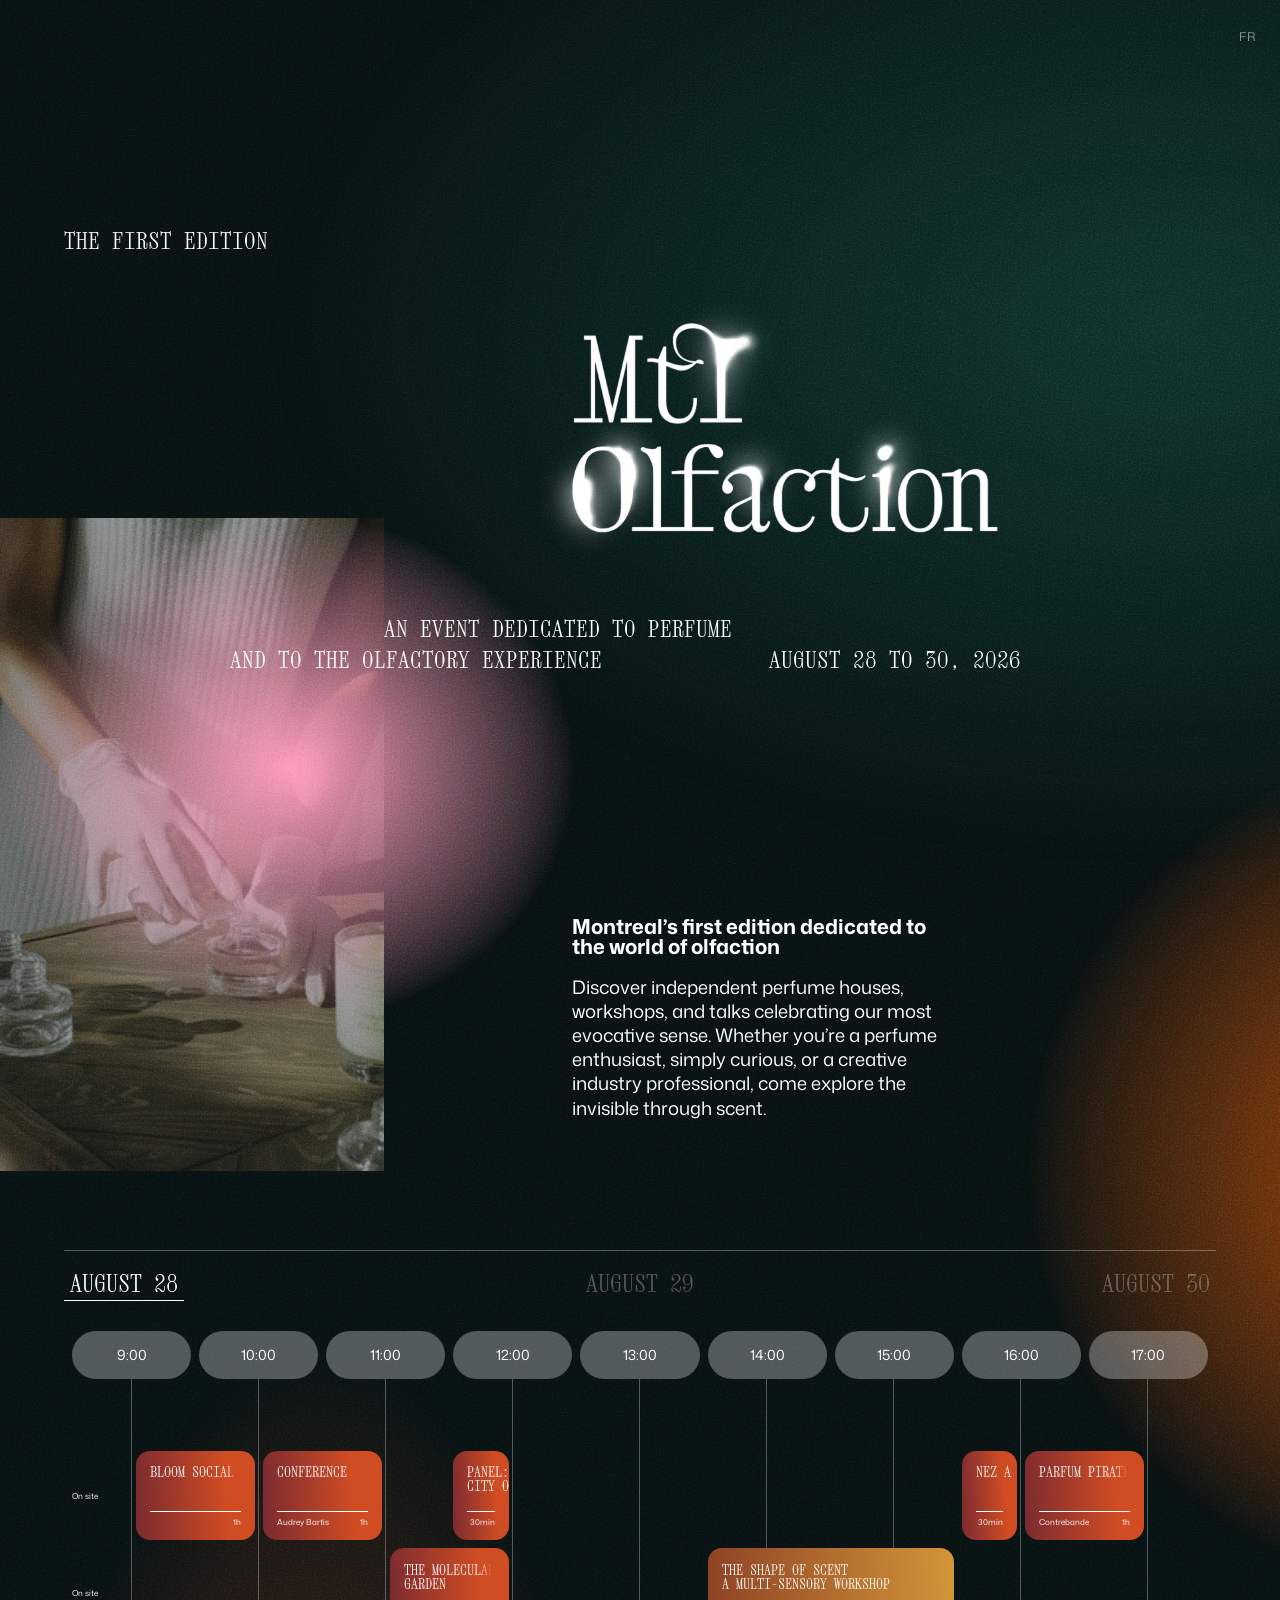
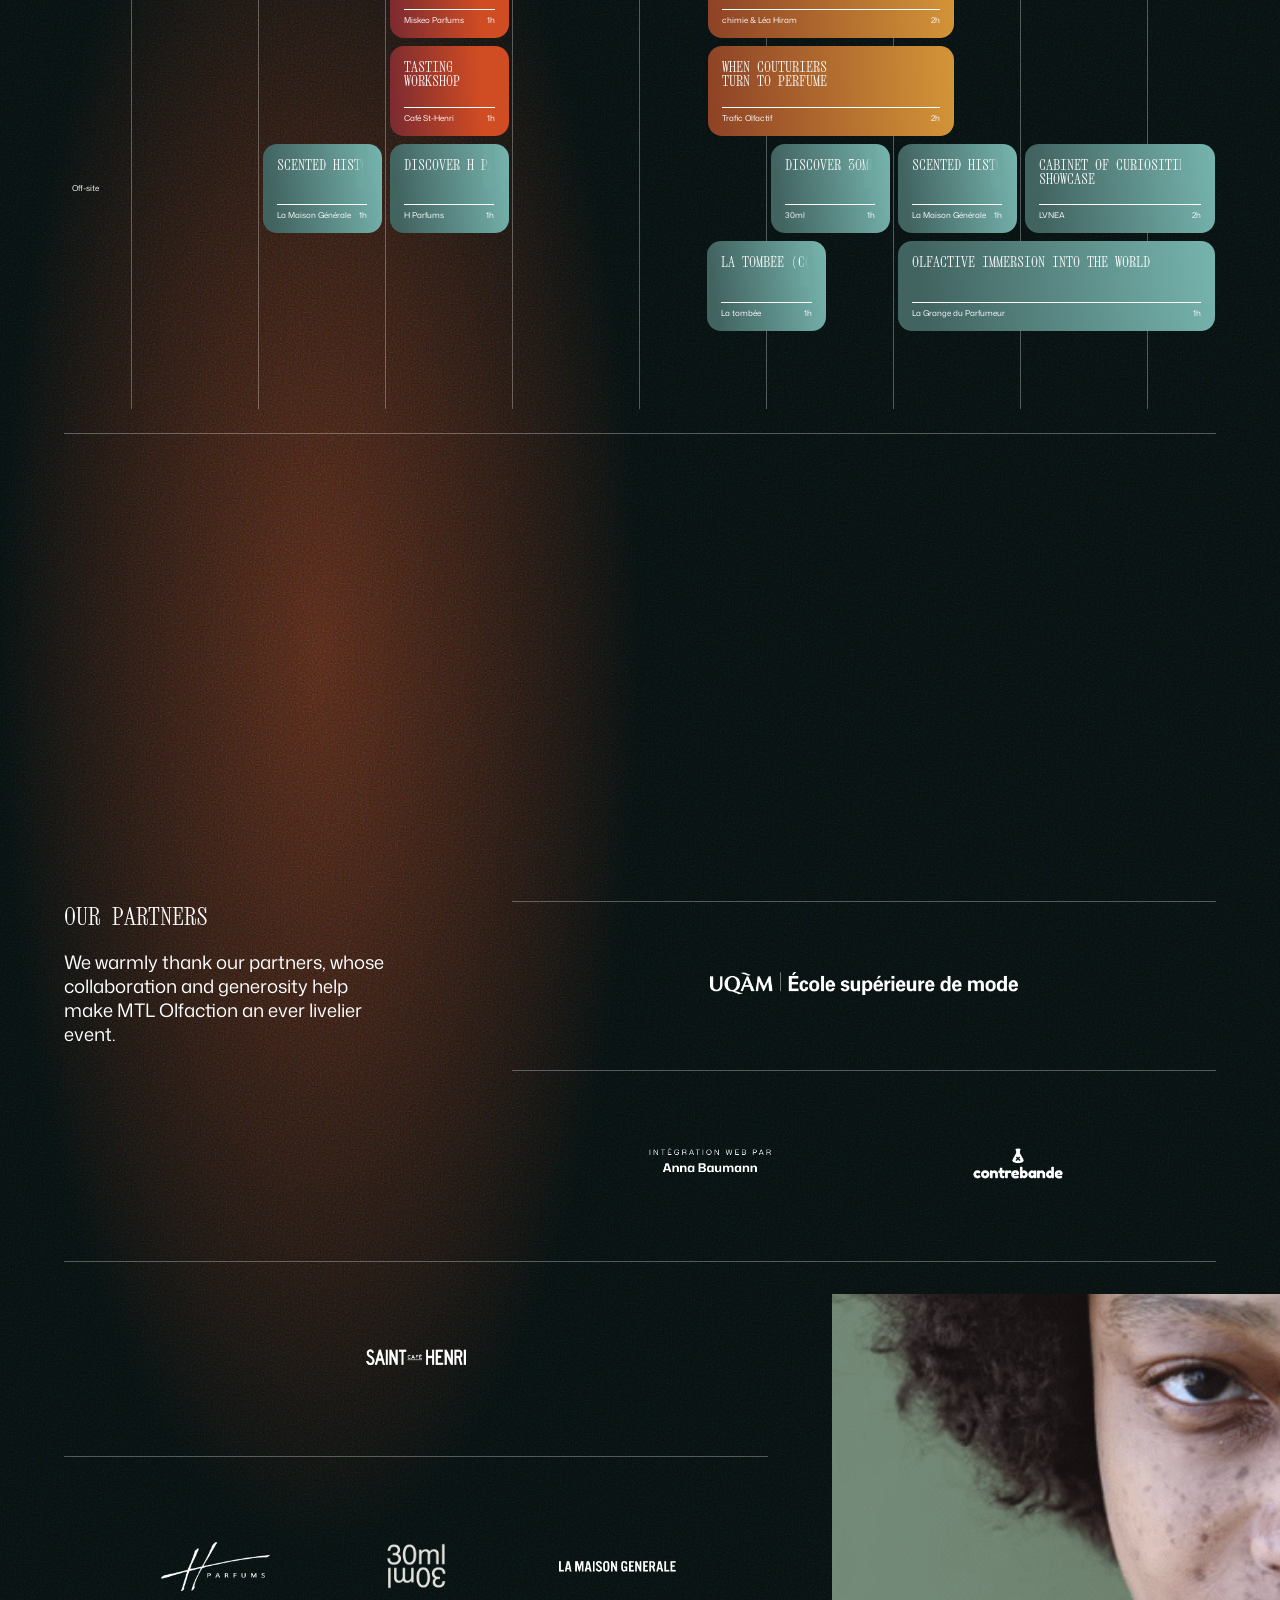
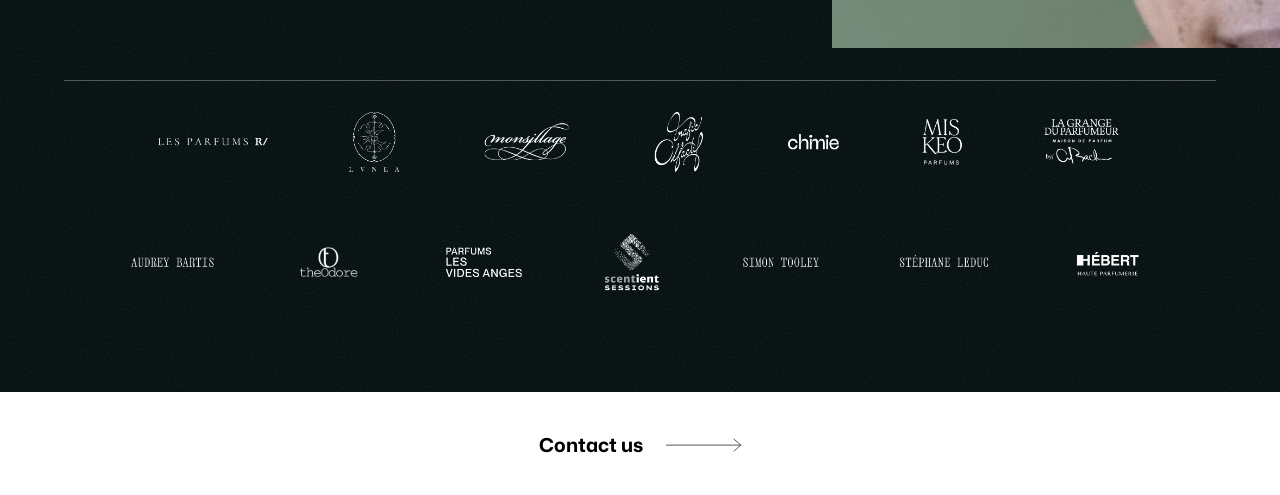
==== en/index.html @ 96057c48 "atelier" ====
<!DOCTYPE html>
<html lang="en">
<head>
    <meta charset="UTF-8">
    <meta name="viewport" content="width=device-width, initial-scale=1.0">
    <title>Montreal Olfaction — An event dedicated to perfume and the olfactory experience, August 28–30, 2026</title>
    <link rel="icon" type="image/x-icon" href="../assets/img/favicon.ico">
    <meta property="og:image" content="assets/img/share.png">
    <meta property="og:image:width" content="1200">
    <meta property="og:image:height" content="630">
    <link rel="preconnect" href="https://fonts.googleapis.com">
    <link rel="preconnect" href="https://fonts.gstatic.com" crossorigin>
    <link href="https://fonts.googleapis.com/css2?family=Mona+Sans:ital,wght@0,200..900;1,200..900&family=Xanh+Mono:ital@0;1&display=swap" rel="stylesheet">
    <link rel="stylesheet" href="../assets/style/base.css">
    <link rel="stylesheet" href="../assets/style/background.css">
    <link rel="stylesheet" href="../assets/style/splash.css">
    <link rel="stylesheet" href="../assets/style/presentation.css">
    <link rel="stylesheet" href="../assets/style/calendar.css">
    <link rel="stylesheet" href="../assets/style/sponsors.css">
    <link rel="stylesheet" href="../assets/style/contact.css">
</head>
<body>
    <nav class="lang-switcher">
        <a class="lang-switcher__link" href="../index.html">FR</a>
    </nav>
    <div class="background">
        <svg class="background__noise" xmlns='http://www.w3.org/2000/svg'>
            <filter id='noiseFilter'>
                <feTurbulence
                id="noise"
                type='fractalNoise'
                seed='1'
                baseFrequency='0.65'
                numOctaves='1'
                stitchTiles='stitch' />
            </filter>

            <rect width='100%' height='100%' filter='url(#noiseFilter)'>
            </rect>
        </svg>
        <div class="background__circle-green"></div>
        <div class="background__circle-big-orange"></div>
        <div class="background__circle-pink"></div>
        <div class="background__circle-brown"></div>

        <section class="splash">
            <div class="splash__intro">The first edition</div>
            <h1 class="splash__title visually-hidden">Mtl Olfaction</h1>
            <img class="splash__logo" src="../assets/img/mtlolfaction-logo.png" alt="">
            <div class="splash__subtext splash__subtext--1">An event dedicated to perfume</div>
            <div class="splash__subtexts">
                <div class="splash__subtext splash__subtext--2">AND to the olfactory experience</div>
                <div class="splash__subtext splash__subtext--date">August 28 to 30, 2026</div>
            </div>
        </section>
        <section class="presentation">
            <div class="presentation__img">
                <img src="../assets/img/presentation.gif" alt="">
            </div>
            <div class="presentation__content">
                <h2 class="presentation__title">Montreal’s first edition dedicated to the world of olfaction</h2>
                <div class="presentation__text">
                    Discover independent perfume houses, workshops,
                    and talks celebrating our most evocative sense.
                    Whether you’re a perfume enthusiast, simply curious, or a
                    creative industry professional, come explore the invisible
                    through scent.
                </div>
            </div>
        </section>
        <section class="calendar ">
            <header class="calendar__header">
                <button data-day="28" class="calendar__day js-calendar-button current">August 28</button>
                <button data-day="29" class="calendar__day js-calendar-button">August 29</button>
                <button data-day="30" class="calendar__day js-calendar-button">August 30</button>
            </header>
            <div class="calendar__container">
                <div id="day28" class="calendar__the-day js-calendar-day ">
                    <div class="calendar__hours grid">
                        <div class="calendar__hour">9:00</div>
                        <div class="calendar__hour">10:00</div>
                        <div class="calendar__hour">11:00</div>
                        <div class="calendar__hour">12:00</div>
                        <div class="calendar__hour">13:00</div>
                        <div class="calendar__hour">14:00</div>
                        <div class="calendar__hour">15:00</div>
                        <div class="calendar__hour">16:00</div>
                        <div class="calendar__hour">17:00</div>
                    </div>
                    <div class="calendar__timetable ">
                        <div class="calendar__lines grid">
                            <div class="calendar__line"></div>
                            <div class="calendar__line"></div>
                            <div class="calendar__line"></div>
                            <div class="calendar__line"></div>
                            <div class="calendar__line"></div>
                            <div class="calendar__line"></div>
                            <div class="calendar__line"></div>
                            <div class="calendar__line"></div>
                            <div class="calendar__line"></div>
                        </div>
                        <a href="https://www.eventbrite.com/e/mtl-olfaction-soiree-douverture-event-opening-tickets-1993885014753?aff=oddtdtcreator" target="_blank" class="calendar__event event event--d event--soiree calendar__event--start-17 calendar__duration--0_5">
                            <div class="event__title">
                                Opening night
                            </div>
                        </a>
                    </div>
                </div>
                <div id="day29" class="calendar__the-day js-calendar-day current">
                    <div class="calendar__hours grid">
                        <div class="calendar__hour">9:00</div>
                        <div class="calendar__hour">10:00</div>
                        <div class="calendar__hour">11:00</div>
                        <div class="calendar__hour">12:00</div>
                        <div class="calendar__hour">13:00</div>
                        <div class="calendar__hour">14:00</div>
                        <div class="calendar__hour">15:00</div>
                        <div class="calendar__hour">16:00</div>
                        <div class="calendar__hour">17:00</div>
                    </div>
                    <div class="calendar__timetable ">
                        <div class="calendar__lines grid">
                            <div class="calendar__line"></div>
                            <div class="calendar__line"></div>
                            <div class="calendar__line"></div>
                            <div class="calendar__line"></div>
                            <div class="calendar__line"></div>
                            <div class="calendar__line"></div>
                            <div class="calendar__line"></div>
                            <div class="calendar__line"></div>
                            <div class="calendar__line"></div>
                        </div>
                        <div class="calendar__timetable-row grid">
                            <div class="calendar__place">On site</div>
                            <a href="https://www.eventbrite.ca/e/1993885315653?aff=oddtdtcreator" target="_blank" class="calendar__event event event--a calendar__event--start-9 calendar__duration--1">
                                <div class="event__title">
                                    Bloom social
                                </div>
                                <div class="event__footer">
                                    <div class="event__organizer"></div>
                                    <div class="event__duration">1h</div>
                                </div>
                            </a>
                            <a href="https://www.eventbrite.ca/e/1993886599493?aff=oddtdtcreator" target="_blank" class="calendar__event event event--a calendar__event--start-10 calendar__duration--1">
                                <div class="event__title">
                                    Conference
                                </div>
                                <div class="event__footer">
                                    <div class="event__organizer">Audrey Bartis</div>
                                    <div class="event__duration">1h</div>
                                </div>
                            </a>
                            <a href="https://www.eventbrite.ca/e/1993887961567?aff=oddtdtcreator" target="_blank" class="calendar__event event event--a calendar__event--start-11_5 calendar__duration--0_5">
                                <div class="event__title">
                                    Panel: Montreal,<br> city of scent
                                </div>
                                <div class="event__footer">
                                    <div class="event__organizer"></div>
                                    <div class="event__duration">30min</div>
                                </div>
                            </a>
                            <a href="https://www.eventbrite.com/e/nez-a-nez-tickets-1993884727895?aff=oddtdtcreator" target="_blank" class="calendar__event event event--a calendar__event--start-15_5 calendar__duration--0_5">
                                <div class="event__title">
                                    Nez à Nez
                                </div>
                                <div class="event__footer">
                                    <div class="event__organizer"></div>
                                    <div class="event__duration">30min</div>
                                </div>
                            </a>
                            <a href="https://www.eventbrite.ca/e/1993890109993?aff=oddtdtcreator" target="_blank" class="calendar__event event event--a calendar__event--start-16 calendar__duration--1">
                                <div class="event__title">
                                    Parfum pirate
                                </div>
                                <div class="event__footer">
                                    <div class="event__organizer">Contrebande</div>
                                    <div class="event__duration">1h</div>
                                </div>
                            </a>
                        </div>
                        <div class="calendar__timetable-row grid">
                            <div class="calendar__place">On site</div>
                            <a href="https://www.eventbrite.ca/e/1993889099972?aff=oddtdtcreator" target="_blank" class="calendar__event event event--a calendar__event--start-11 calendar__duration--1">
                                <div class="event__title">
                                    The molecular <br> garden
                                </div>
                                <div class="event__footer">
                                    <div class="event__organizer">Miskeo Parfums</div>
                                    <div class="event__duration">1h</div>
                                </div>
                            </a>
                            <a href="https://chimiescent.com/events-perfumers/mtl-olfaction" target="_blank" class="calendar__event event event--b calendar__event--start-13_5 calendar__duration--2">
                                <div class="event__title">
                                    The shape of scent <br> A multi-sensory workshop
                                </div>
                                <div class="event__footer">
                                    <div class="event__organizer">chimie & Léa Hiram</div>
                                    <div class="event__duration">2h</div>
                                </div>
                            </a>
                            <a href="https://www.eventbrite.ca/e/1993883268530?aff=oddtdtcreator" target="_blank" class="calendar__event event event--a calendar__event--start-11 calendar__duration--1">
                                <div class="event__title">
                                    Tasting <br> workshop
                                </div>
                                <div class="event__footer">
                                    <div class="event__organizer">Café St-Henri</div>
                                    <div class="event__duration">1h</div>
                                </div>
                            </a>
                            <a href="https://www.eventbrite.ca/e/1993874720964?aff=oddtdtcreator" target="_blank" class="calendar__event event event--b calendar__event--start-13_5 calendar__duration--2">
                                <div class="event__title">
                                    When couturiers <br> turn to perfume
                                </div>
                                <div class="event__footer">
                                    <div class="event__organizer">Trafic Olfactif</div>
                                    <div class="event__duration">2h</div>
                                </div>
                            </a>
                        </div>
                        <div class="calendar__timetable-row grid grid--pb">
                            <div class="calendar__place">Off-site</div>

                            <a href="https://www.eventbrite.ca/e/1993890367764?aff=oddtdtcreator" target="_blank" class="calendar__event event event--c calendar__event--start-10 calendar__duration--1">
                                <div class="event__title">
                                    Scented history
                                </div>
                                <div class="event__footer">
                                    <div class="event__organizer">La Maison Générale</div>
                                    <div class="event__duration">1h</div>
                                </div>
                            </a>
                            <a href="https://www.eventbrite.ca/e/1993890734862?aff=oddtdtcreator" target="_blank" class="calendar__event event event--c calendar__event--start-11 calendar__duration--1">
                                <div class="event__title">
                                    Discover H Parfums
                                </div>
                                <div class="event__footer">
                                    <div class="event__organizer">H Parfums</div>
                                    <div class="event__duration">1h</div>
                                </div>
                            </a>
                            <a href="https://www.eventbrite.ca/e/1993891275479?aff=oddtdtcreator" target="_blank" class="calendar__event event event--c calendar__event--start-14 calendar__duration--1">
                                <div class="event__title">
                                    Discover 30ml
                                </div>
                                <div class="event__footer">
                                    <div class="event__organizer">30ml</div>
                                    <div class="event__duration">1h</div>
                                </div>
                            </a>
                            <a href="https://www.eventbrite.ca/e/1993890367764?aff=oddtdtcreator" target="_blank" class="calendar__event event event--c calendar__event--start-15 calendar__duration--1">
                                <div class="event__title">
                                    Scented history
                                </div>
                                <div class="event__footer">
                                    <div class="event__organizer">La Maison Générale</div>
                                    <div class="event__duration">1h</div>
                                </div>
                            </a>
                            <a href="https://www.lvnea.ca/blogs/notesfromtheperfumery/the-cabinet-of-scents-a-showcase-of-strange-perfume-materials-from-past-present" target="_blank" class="calendar__event event event--c calendar__event--start-16 calendar__duration--2">
                                <div class="event__title">
                                    Cabinet of curiosities <br> showcase
                                </div>
                                <div class="event__footer">
                                    <div class="event__organizer">LVNEA</div>
                                    <div class="event__duration">2h</div>
                                </div>
                            </a>
                            <a href="#" target="_blank" class="calendar__event event event--c calendar__event--start-13_5 calendar__duration--1">
                                <div class="event__title">
                                    La tombée (coming soon)
                                </div>
                                <div class="event__footer">
                                    <div class="event__organizer">La tombée</div>
                                    <div class="event__duration">1h</div>
                                </div>
                            </a>
                            <a href="https://alexandrabach.com/products/mtl-olfaction" target="_blank" class="calendar__event event event--c calendar__event--start-15 calendar__duration--3">
                                <div class="event__title">
                                    Olfactive immersion into the world of a Haute Parfumerie House
                                </div>
                                <div class="event__footer">
                                    <div class="event__organizer">La Grange du Parfumeur</div>
                                    <div class="event__duration">1h</div>
                                </div>
                            </a>
                        </div>
                    </div>
                </div>
                <div id="day30" class="calendar__the-day js-calendar-day">
                    <div class="calendar__hours grid">
                        <div class="calendar__hour">9:00</div>
                        <div class="calendar__hour">10:00</div>
                        <div class="calendar__hour">11:00</div>
                        <div class="calendar__hour">12:00</div>
                        <div class="calendar__hour">13:00</div>
                        <div class="calendar__hour">14:00</div>
                        <div class="calendar__hour">15:00</div>
                        <div class="calendar__hour">16:00</div>
                        <div class="calendar__hour">17:00</div>
                    </div>
                    <div class="calendar__timetable ">
                        <a href="https://www.eventbrite.ca/e/1993890284515?aff=oddtdtcreator" target="_blank" class="calendar__event event event--d event--soiree calendar__event--start-17 calendar__duration--0_5">
                            <div class="event__title">
                                Closing night
                            </div>
                        </a>
                        <div class="calendar__lines grid">
                            <div class="calendar__line"></div>
                            <div class="calendar__line"></div>
                            <div class="calendar__line"></div>
                            <div class="calendar__line"></div>
                            <div class="calendar__line"></div>
                            <div class="calendar__line"></div>
                            <div class="calendar__line"></div>
                            <div class="calendar__line"></div>
                            <div class="calendar__line"></div>
                        </div>
                        <div class="calendar__timetable-row grid">
                            <div class="calendar__place">On-site</div>
                            <a href="https://www.eventbrite.ca/e/1993885315653?aff=oddtdtcreator" target="_blank" class="calendar__event event event--a calendar__event--start-9 calendar__duration--1">
                                <div class="event__title">
                                    Bloom social
                                </div>
                                <div class="event__footer">
                                    <div class="event__organizer"></div>
                                    <div class="event__duration">1h</div>
                                </div>
                            </a>

                            <a href="https://www.eventbrite.ca/e/1993888857246?aff=oddtdtcreator" target="_blank" class="calendar__event event event--a calendar__event--start-11 calendar__duration--0_5">
                                <div class="event__title">
                                    Conference <br> Olfactory scenography
                                </div>
                                <div class="event__footer">
                                    <div class="event__organizer"></div>
                                    <div class="event__duration">30min</div>
                                </div>
                            </a>
                            <a href="https://www.eventbrite.ca/e/1993888554340?aff=oddtdtcreator" target="_blank" class="calendar__event event event--a calendar__event--start-11_5 calendar__duration--0_5">
                                <div class="event__title">
                                    Panel : Olfaction <br> in your daily routine
                                </div>
                                <div class="event__footer">
                                    <div class="event__organizer"></div>
                                    <div class="event__duration">30min</div>
                                </div>
                            </a>
                            <a href="https://www.eventbrite.ca/e/1993888414923?aff=oddtdtcreator" target="_blank" class="calendar__event event event--a calendar__event--start-13_5 calendar__duration--0_5">
                                <div class="event__title">
                                    Panel: <br> olfactory heritage
                                </div>
                                <div class="event__footer">
                                    <div class="event__organizer"></div>
                                    <div class="event__duration">30min</div>
                                </div>
                            </a>


                        </div>
                        <div class="calendar__timetable-row grid">
                            <div class="calendar__place">On-site</div>
                            <a href="https://www.lvnea.ca/products/workshop-live-introduction-to-artisanal-plant-extractions" target="_blank" class="calendar__event event event--b calendar__event--start-10 calendar__duration--2">
                                <div class="event__title">
                                    Workshop on alternative <br> extraction for perfumery
                                </div>
                                <div class="event__footer">
                                    <div class="event__organizer">LVNEA</div>
                                    <div class="event__duration">2h</div>
                                </div>
                            </a>
                            <a href="https://www.eventbrite.ca/e/1993889743898?aff=oddtdtcreator" target="_blank" class="calendar__event event event--b calendar__event--start-13_5 calendar__duration--3_5">
                                <div class="event__title">
                                    Perfume workshop:<br> modernized vintages
                                </div>
                                <div class="event__footer">
                                    <div class="event__organizer">Les Parfums R/</div>
                                    <div class="event__duration">3h30</div>
                                </div>
                            </a>
                        </div>
                        <div class="calendar__timetable-row grid">
                            <div class="calendar__place">Off-site</div>
                            <a href="https://www.eventbrite.ca/e/1993890367764?aff=oddtdtcreator" target="_blank" class="calendar__event event event--c calendar__event--start-10 calendar__duration--1">
                                <div class="event__title">
                                    Scented history
                                </div>
                                <div class="event__footer">
                                    <div class="event__organizer">La Maison Générale</div>
                                    <div class="event__duration">1h</div>
                                </div>
                            </a>
                            <a href=" https://www.eventbrite.ca/e/1993886075927?aff=oddtdtcreator" target="_blank" class="calendar__event event event--c calendar__event--start-13_5 calendar__duration--3">
                                <div class="event__title">
                                    Visit to the Monsillage workshop
                                    <br> departing at 1:30pm, 2:30pm & 3:30pm
                                </div>
                                <div class="event__footer">
                                    <div class="event__organizer">Trafic Olfactif</div>
                                    <div class="event__duration">30min</div>
                                </div>
                            </a>
                            <!-- <a href="#" target="_blank" class="calendar__event event event--c calendar__event--start-15 calendar__duration--1">
                                <div class="event__title">
                                    Online - Bruce Holston
                                </div>
                                <div class="event__footer">
                                    <div class="event__organizer">Bruce Holston</div>
                                    <div class="event__duration">1h</div>
                                </div>
                            </a> -->
                            <a href="https://www.eventbrite.ca/e/scent-the-subconscious-sense-online-tickets-1993732247823" target="_blank" class="calendar__event event event--c calendar__event--start-16 calendar__duration--1">
                                <div class="event__title">
                                    Online <br> Subconscious scents
                                </div>
                                <div class="event__footer">
                                    <div class="event__organizer">Scentient Sessions</div>
                                    <div class="event__duration">1h</div>
                                </div>
                            </a>
                        </div>
                    </div>
                </div>
            </div>
        </section>
        <section class="sponsors">
            <div class="sponsors__row">
                <div class="sponsors__content">
                    <h2 class="sponsors__title">Our partners</h2>
                    <p class="sponsors__text">We warmly thank our partners, whose collaboration and generosity help make MTL Olfaction an ever livelier event.</p>
                </div>
                <div class="sponsors__lines">
                    <div class="sponsors__line">
                        <a href="https://mode.uqam.ca/" class="sponsors__link" target="_blank">
                            <span class="visually-hidden">UQAM école supérieur de mode</span>
                            <img src="../assets/img/sponsors/ESM.png" class="uqam" alt="">
                        </a>
                    </div>
                    <div class="sponsors__line">
                        <a href="https://www.annabaumann.fr/"  class="sponsors__link" target="_blank">
                            <img src="../assets/img/sponsors/AnnaB-logo.png" alt="">
                        </a>
                        <a href="https://contrebande.co/en-ca" class="sponsors__link" target="_blank">
                            <span class="visually-hidden">Contre bande</span>
                            <img src="../assets/img/sponsors/contrebande-logo.png" alt="">
                        </a>
                    </div>
                </div>
            </div>
            <div class="sponsors__row sponsors__row--border">
                <div class="sponsors__lines ">
                    <div class="sponsors__line sponsors__line--no-border">
                        <a href="https://sainthenri.ca/" class="sponsors__link" target="_blank">
                            <span class="visually-hidden">Saint-Henri</span>
                            <img src="../assets/img/sponsors/csh-logo.png" alt="">
                        </a>
                        <!-- <a href="https://sainthenri.ca/" class="sponsors__link" target="_blank">
                            <span class="visually-hidden">camellia</span>
                            <img src="../assets/img/sponsors/camelia-logo.png" alt="">
                        </a> -->
                    </div>
                    <div class="sponsors__line">
                        <a href="https://hparfums.com/fr" class="sponsors__link" target="_blank">
                            <span class="visually-hidden">H parfums</span>
                            <img src="../assets/img/sponsors/hparfum-logo.png" alt="">
                        </a>
                        <a href="https://30ml.ca/" class="sponsors__link" target="_blank">
                            <span class="visually-hidden">30 ml</span>
                            <img src="../assets/img/sponsors/30ml-logo.png" alt="">
                        </a>
                        <a href="https://lamaisongenerale.ca/collections/parfums" class="sponsors__link" target="_blank">
                            <span class="visually-hidden">La maison générale</span>
                            <img src="../assets/img/sponsors/lmg-logo.png" alt="">
                        </a>
                    </div>
                </div>
                <div class="sponsors__content sponsors__content--right">
                    <div class="sponsors__img-container">
                        <img src="../assets/img/sponsor.gif" alt="" class="sponsors__img">
                    </div>
                </div>
            </div>
            <div class="sponsors__row sponsors__row--border">
                <div class="sponsors__lines sponsors__lines--alot">
                    <a href="https://www.instagram.com/lesparfumsr/" class="sponsors__link" target="_blank">
                        <span class="visually-hidden">les parfums r</span>
                        <img src="../assets/img/sponsors/lesparfumsr-logo.png" alt="">
                    </a> 
                    <a href="https://www.lvnea.ca/fr" class="sponsors__link" target="_blank">
                        <span class="visually-hidden">Lunea</span>
                        <img src="../assets/img/sponsors/lvnea-logo.png" alt="">
                    </a> 
                    <a href="https://monsillage.com/" class="sponsors__link" target="_blank">
                        <span class="visually-hidden">Mon sillage</span>
                        <img src="../assets/img/sponsors/monsillage-logo.png" alt="">
                    </a> 
                    <a href="https://www.traficolfactif.com/" class="sponsors__link" target="_blank">
                        <span class="visually-hidden">traffic olfactif</span>
                        <img src="../assets/img/sponsors/trafficolfactif-logo.png" alt="">
                    </a> 
                    <a href="https://chimiescent.com/shop" class="sponsors__link" target="_blank">
                        <span class="visually-hidden">Chimie</span>
                        <img src="../assets/img/sponsors/chimie-logo.png" alt="">
                    </a> 
                    <a href="https://miskeoparfums.com/" class="sponsors__link" target="_blank">
                        <span class="visually-hidden">Miskeo</span>
                        <img src="../assets/img/sponsors/miskeo-logo.png" alt="">
                    </a> 
                    <a href="https://alexandrabach.com/en" class="sponsors__link" target="_blank">
                        <span class="visually-hidden">la grange du parfumeur</span>
                        <img src="../assets/img/sponsors/lgp-logo.png" alt="">
                    </a> 
                    <a href="" class="sponsors__link" target="_blank">
                        <span class="visually-hidden">Audrey Bartis</span>
                        <img src="../assets/img/sponsors/audreyB-logo.png" alt="">
                    </a> 
                    <a href="" class="sponsors__link" target="_blank">
                        <span class="visually-hidden">Theodore white</span>
                        <img src="../assets/img/sponsors/theodore-logo.png" alt="">
                    </a> 
                    <a href="https://www.videsanges.com/fr" class="sponsors__link" target="_blank">
                        <span class="visually-hidden">Parfum les vides anges</span>
                        <img src="../assets/img/sponsors/plva-logo.png" alt="">
                    </a> 
                    <a href="https://www.facebook.com/ScentientSessions/" class="sponsors__link" target="_blank">
                        <span class="visually-hidden">scientient sessions</span>
                        <img src="../assets/img/sponsors/scentient-logo.png" alt="">
                    </a> 
                    <a href="https://www.instagram.com/simonntooley/" class="sponsors__link" target="_blank">
                        <span class="visually-hidden">Simon Tooley</span>
                        <img src="../assets/img/sponsors/simon-logo.png" alt="">
                    </a> 
                    <a href="https://www.instagram.com/monsieurlegrandduc/?hl=fr" class="sponsors__link" target="_blank">
                        <span class="visually-hidden">Stéphane Leduc</span>
                        <img src="../assets/img/sponsors/stephane-logo.png" alt="">
                    </a> 
                    <a href="https://hebertperfumes.com/fr" class="sponsors__link" target="_blank">
                        <span class="visually-hidden">Hebert haute parfumerie</span>
                        <img src="../assets/img/sponsors/hebert-logo.png" alt="">
                    </a> 
                </div>
            </div>
        </section>
        <footer class="contact">
            <a href="mailto:mtlolfaction@gmail.com" class="contact__link" href="">
                <span>
                    Contact us
                </span>
                <svg xmlns="http://www.w3.org/2000/svg" width="115" height="20" viewBox="0 0 115 20" fill="none">
                    <line y1="9.87842" x2="114" y2="9.87842" stroke="black"/>
                    <path d="M103 19.3784L114 9.87842L103 0.378417" stroke="black"/>
                </svg>
            </a>
        </footer>
    </div>
    <script type="text/javascript" src="../assets/script/script.js"></script>
</body>
</html>
---- assets/style/base.css ----
.visually-hidden {
  clip: rect(0 0 0 0);
  clip-path: inset(50%);
  height: 1px;
  overflow: hidden;
  position: absolute;
  white-space: nowrap;
  width: 1px;
}

html, body {
    background-color: #060d0d;
    font-family: 'Mona Sans', sans-serif;
    margin: 0;
    font-optical-sizing: auto;
    font-weight: 400;
    font-style: normal;
    -webkit-font-smoothing: antialiased;
}
html, body, section, div, header, a {
    box-sizing: border-box;
}

h1, h2, h3, h4, h5, h6 {
    font-weight: 400;
}

.follow {
    position: fixed;
    top: 1.8rem;
    right: 5rem;
    z-index: 10;
    font-family: 'Mona Sans';
    font-size: 0.75rem;
    text-transform: uppercase;
    color: white;
    text-decoration: none;
    opacity: 0.5;
    letter-spacing: 0.08em;
    transition: opacity 0.2s;
}

.follow:hover {
    opacity: 1;
    transition: opacity 0.2s;
}

.lang-switcher {
    position: fixed;
    top: 1.5rem;
    right: 1.5rem;
    z-index: 10;
}

.lang-switcher__link {
    font-family: "Mona Sans", monospace;
    font-size: 0.75rem;
    text-transform: uppercase;
    color: white;
    text-decoration: none;
    opacity: 0.5;
    letter-spacing: 0.08em;
    transition: opacity 0.2s;
}

.lang-switcher__link:hover {
    opacity: 1;
}
---- assets/style/background.css ----
.background {
  /* position: absolute;
  top: 0;
  left: 0;
  right: 0;
  bottom: 0; */
  min-height: 100vh;
  overflow: hidden;
  position: relative;
  background-color: #060d0d;
  color: white;
}

.background__noise {
    position: absolute;
    top: 0;
    left: 0;
    right: 0;
    bottom: 0;
    mix-blend-mode: soft-light;
    /* filter: grayscale(1.0); */
    z-index: 2;
    width: 100%;
    height: 100%;
}

.background__circle-green {
    z-index: 1;
    position: absolute;
    top: 0;
    left: 0;
    width: 140vw;
    height: 120vh;
    transform: translate3d(15%, -20%, 1px);
    border-radius: 50%;
    background-color: rgb(17, 58, 51);
    background: radial-gradient(closest-side, rgba(12, 41, 36, 1), rgba(12, 41, 36, 0));
    animation: circleGreen 52s ease-in-out 0s infinite reverse;
}
.background__circle-big-orange {
    z-index: 1;
    position: absolute;
    top: 0;
    left: 0;
    width: 80vw;
    height: 100vh;
    transform: translate3d(100%, 80%, 1px);
    border-radius: 50%;
    background-color: rgb(17, 58, 51);
    background: radial-gradient(closest-side, rgba(194, 69, 6, 1), rgba(194, 69, 6, 0));
    animation: circleBigOrange 43s ease-in-out 0s infinite;
}

.background__circle-pink {
  z-index: 1;
  position: absolute;
  top: 0;
  left: 0;
  width: 45vw;
  height: 40vw;
  transform: translate3d(0%, 100%, 1px);
  border-radius: 50%;
  background-color: rgba(253, 147, 182, 1);
  background: radial-gradient(closest-side, rgba(253, 147, 182, 1), rgba(253, 147, 182, 0));
  animation: circlePink 82s ease-in-out 0s infinite ;
}
.background__circle-brown {
  z-index: 1;
  position: absolute;
  top: 150vh;
  left: 0;
  width: 50vw;
  height: 200vh;
  border-radius: 50%;
  background-color:  #502315;
  background: radial-gradient(closest-side, #502315, #50231500);
  animation: circleBrown 36s ease-in-out 0s infinite ;
}

@keyframes circlePink {
  0% {
    transform: scale(1.0) translate3d(-18%, -30vh, 1px);

  }
  50% {
    transform: scale(3.0) translate3d(15%, -40vh, 1px);

  }
  100% {
    transform: scale(1.0) translate3d(-18%, -30vh, 1px);


  }
}
@keyframes circleGreen {
  0% {
    transform: scale(1.0) translate3d(15%, -20%, 1px);
  }
  25% {
    transform: scale(1.2) translate3d(-10%, -50%, 1px);
  }
  50% {
    transform: scale(1) translate3d(20%, -30%, 1px);
  }
  75% {
    transform: scale(1) translate3d(20%, 0%, 1px);
  }
  100% {
    transform: scale(1.0) translate3d(15%, -20%, 1px);
  }
}

@keyframes circleBrown {
  0% {
    transform:  scale(0.8) translate3d(-50%, 0%, 1px);
  }
  50% {
    transform:  scale(1.5) translate3d(-25%, 0%, 1px);
  }
  100% {
    transform:  scale(0.8) translate3d(-50%, 0%, 1px);
  }
}

@keyframes circleBigOrange {
  0% {
    transform:  scale(0.8) translate3d(100%, 80%, 1px);
  }
  25% {
    transform: scale(1.2) translate3d(0%, 60%, 1px);
  }
  45% {
    transform: scale(1.5) translate3d(-10%, 50%, 1px);
  }
  62% {
    transform: scale(1.5) translate3d(-13%, 15%, 1px);
  }
  90% {
    transform: scale(1.2) translate3d(40%, 70%, 1px);
  }
  100% {
    transform: scale(0.8) translate3d(100%, 80%, 1px);
  }
}
@keyframes circleBigOrangeMobile {
  0% {
    transform:  scale(0.8) translate3d(100vw, 80vh, 1px);
  }
  25% {
    transform: scale(1.2) translate3d(0vw, 60vh, 1px);
  }
  45% {
    transform: scale(1.5) translate3d(-10vw, 40vh, 1px);
  }
  62% {
    transform: scale(1.7) translate3d(-13vw, 30vh, 1px);
  }
  90% {
    transform: scale(1.2) translate3d(40vw, 80vh, 1px);
  }
  100% {
    transform: scale(0.8) translate3d(100vw, 80vh, 1px);
  }
}

@media (max-width: 768px) {
  .background__circle-green {
    width: 140vw;
    height: 140vw;

  }
  .background__circle-big-orange {
    width: 120vw;
    height: 120vw;
    animation: circleBigOrangeMobile 43s ease-in-out 0s infinite;
  }
}
---- assets/style/splash.css ----
.splash {
    z-index: 3;
    position: relative;
    height: 100vh;
    display: flex;
    flex-direction: column;
    align-items: flex-start;
    justify-content: center;
    padding: 5vw;
    color: white;
    font-size: clamp(1.2rem, 1.8vw, 3.75rem);
    font-family: "Xanh Mono", monospace;
    font-weight: 400;
    text-transform: uppercase;
}

.splash__title {
    font-family: "Xanh Mono", monospace;
    font-weight: 400;
}

.splash__logo {
    align-self: flex-end;
    margin-right: 9.7vw;
    width: 47vw;
}

.splash__subtext--1 {
    margin-left: 25vw;
    margin-bottom: 0.3vw;
}

.splash__subtexts {
    margin-left: 13vw;
    display: flex;
    gap: 13vw;
} 

@media (max-width: 768px) {
    .splash {
        height: 90vh;
    }
    .splash__logo {
        align-self: flex-start;
        margin-right: 0;
        width: 77vw;
    }
    .splash__subtexts {
        flex-direction: column;
    }
    .splash__subtext--1 {
        margin-bottom: 1vw;
    }
    .splash__subtext--date {
        align-self: center;
        gap: 20vw;
    }
}
---- assets/style/presentation.css ----
.presentation {
    /* z-index: 1; */
    position: relative;
    margin-bottom: 7.5vw;
}

.presentation__img {
    position: absolute;
    bottom: 0;
    left: 0;
    /* transform: translateY(-50%); */
    aspect-ratio: 569 / 972;
    width: 30vw;
    height: 51vw;
    overflow: hidden;
    opacity: 0.58;
}
.presentation__img img {
    object-fit: contain;
    width: 100%;
}

.presentation__content {
    position: relative;
    z-index: 2;
    /* position: absolute; */
    margin-left: 44.6875vw;
    width: 30vw;
    color: white;
    padding-bottom: 4vw;
}

.presentation__title {
    font-family: 'Mona Sans';
    font-weight: 700;
    font-style: bold;
    font-size: clamp(1.2rem ,1.6vw, 2.25rem);
    leading-trim: NONE;
    line-height: 100%;
    letter-spacing: 0%;
}

.presentation__text {
    font-family: 'Mona Sans';
    font-weight: 400;
    font-style: regular;
    font-size: clamp(1.1rem ,1.45vw, 2.125rem);
    leading-trim: NONE;
    line-height: 130%;
    letter-spacing: 0%;
}

@media (max-width: 768px) {
    .presentation__content {
        padding-bottom: 14vw;
        margin-left: 15.0vw;
        width: 75vw;
    }
    .presentation__img {
        bottom: 57vw;
        width: 60vw;
        height: 102vw;
    }
}
---- assets/style/calendar.css ----
/*
*
* Calendar
*
*/

.calendar {
    min-height: 130vh;
    position: relative;
    z-index: 3;
}

.calendar::before {
    content: "";
    background-color: rgba(255, 255, 255, 0.3);
    position: absolute;
    height: 1px;
    top: -1.3vw;
    left: 5vw;
    right: 5vw;
}

.calendar.hide {
    display: none;
}

.calendar__header {
    /* position: sticky;
    z-index: 10;
    top: 0px; */
    padding: 0 5vw;
    padding-bottom: clamp(16px, 1.3vw ,25px);
    display: flex;
    justify-content: space-between;
    width: 100vw;
}



.calendar__day {
    cursor: pointer;
    position: relative;
    background: transparent;
    border: 0px transparent;
    color: white;
    font-size: clamp(1.3rem, 1.9vw, 3.75rem);
    font-family: "Xanh Mono", monospace;
    font-weight: 400;
    text-transform: uppercase;
    opacity: 0.3;
    transition: opacity 0.3s ease-in-out;
}
.calendar__day:after {
    content: '';
    position: absolute;
    top: calc(100% + 2px);
    left: 0;
    right: 0;
    height: 1px;
    background-color: white;
    opacity: 0;
    transition: opacity 0.3s ease-in-out;
}

.calendar__day:hover {
    opacity: 1;
}
.calendar__day.current {
    opacity: 1;
}

.calendar__day.current::after {
    opacity: 1;
}
.calendar__the-day {
    position: absolute;
    top: 5vw;
    left: 0;
    right: 0;
    padding: 0 5vw 0vw;
    opacity: 0;
    transition: opacity 0.3s ease-in-out;
}

.calendar__the-day.current {
    opacity: 1;

}

.calendar__hour {
    grid-column: span 2;
    font-family: 'Mona Sans';
    font-weight: 400;
    font-style: Regular;
    font-size: clamp(0.75rem, 1.1vw ,1.5rem);
    leading-trim: NONE;
    line-height: 100%;
    letter-spacing: 0%;
    text-align: center;
    vertical-align: middle;
    background-color: rgba(255, 255, 255, 0.3);
    height: clamp(40px, 3.75vw, 72px);
    display: flex;
    align-items: center;
    justify-content: center;
    border-radius: 48px;
}

.grid {
    width: 100%;
    display: grid;
    grid-template-columns: repeat(18, minmax(0, 1fr));
    gap: 8px;
    padding: 0 8px;
}

.grid--pb {
    padding-right: 1px;
}

.calendar__timetable {
    position: relative;
    padding: 5vw 0vw ;
    margin-bottom: 5vw;
    min-height: 70vh;
}

.calendar__timetable::after {
    content: '';
    position: absolute;
    left: 0;
    right: 0;
    height: 1px;
    bottom: -2vw;
    background-color: rgba(255, 255, 255, 0.3);
}

.calendar__lines {
    position: absolute;
    top: 0;
    left: 0;
    right: 0;
    bottom: 0;
    pointer-events: none;
    z-index: 0;
}
.calendar__line:first-of-type {
    grid-column: 1 / 2;
}
.calendar__line {
    height: 100%;
    position: relative;
    grid-column: span 2;
}

.calendar__line:after {
    content: '';
    background-color: rgba(255, 255, 255, 0.3);
    height: 100%;
    width: 1px;
    position: absolute;
    top: 0;
    bottom: 0;
    right: -4px;

}
.calendar__timetable-row {
    z-index: 1;
    position: relative;
    margin: 8px 0;

}
.calendar__place {
    align-self: center;
    grid-column: 1;
    font-family: Mona Sans;
    font-weight: 400;
    font-style: Regular;
    font-size: clamp(0.5rem, 0.6vw, 1rem);
    leading-trim: NONE;
    line-height: 100%;
    letter-spacing: 0%;
    vertical-align: middle;
}

.calendar__event--start-9 {grid-column-start: 2;}
.calendar__event--start-9_5 {grid-column-start: 3;}
.calendar__event--start-10 {grid-column-start: 4;}
.calendar__event--start-10_5 {grid-column-start: 5;}
.calendar__event--start-11 {grid-column-start: 6;}
.calendar__event--start-11_5 {grid-column-start: 7;}
.calendar__event--start-12 {grid-column-start: 8;}
.calendar__event--start-12_5 {grid-column-start: 9;}
.calendar__event--start-13 {grid-column-start: 10;}
.calendar__event--start-13_5 {grid-column-start: 11;}
.calendar__event--start-14 {grid-column-start: 12;}
.calendar__event--start-14_5 {grid-column-start: 13;}
.calendar__event--start-15 {grid-column-start: 14;}
.calendar__event--start-15_5 {grid-column-start: 15;}
.calendar__event--start-16 {grid-column-start: 16;}
.calendar__event--start-16_5 {grid-column-start: 17;}
.calendar__event--start-17 {grid-column-start: 18;}

.calendar__duration--0_5 { grid-column-end: span 1;}
.calendar__duration--1 { grid-column-end: span 2;}
.calendar__duration--1_5 { grid-column-end: span 3;}
.calendar__duration--2 { grid-column-end: span 4;}
.calendar__duration--2_5 { grid-column-end: span 5;}
.calendar__duration--3 { grid-column-end: span 6;}
.calendar__duration--3_5 { grid-column-end: span 7;}
.calendar__duration--4 { grid-column-end: span 8;}

@media (max-width: 768px) {
    .calendar {
        min-height: 70vh;
    }
    .calendar__container {
        overflow: scroll;
        position: relative;
        width: 100vw;
        height: 100vh;
    }
    .calendar__header {
        position: absolute;
        top: 0;
        left: 0;
        right: 0;
        z-index: 2;
    }
    .calendar__the-day {
        width: 250vw;
        top: 15vw;
    }
}

/*
*
* Event
*
*/

.event {
    cursor: pointer;
    display: block;
    color: white;
    text-decoration: none;
    position: relative;
    overflow: hidden;
    min-height: 85px;
    height: 7vw;
    padding: clamp(0.75rem, 1.1vw ,1.5rem);
    border-radius: clamp(0.75rem, 1.1vw ,1.5rem);
    display: flex;
    flex-direction: column;
    justify-content: flex-end;
}

.event:after {
    content: '';
    display: none;
    position: absolute;
    right: clamp(0.75rem, 1.1vw ,1.5rem);
    top: 0;
    height: 50%;
    width: 10%;
}
.calendar__duration--1:after {
    display: block;
}

.event--a {
    background: linear-gradient(266.13deg, #D04C23 25.28%, #511A37 135.46%);
}
.event--a:after {
    background: linear-gradient(-90deg, #D04C23 25.28%, #d04b2300 135.46%);
}

.event--b {
    background: linear-gradient(266.78deg, #D49538 0%, #6E1D1D 144.56%);
}
.event--b:after {
    background: linear-gradient(-90deg, #ce8e37 0%, #ce8f3700 100%);
}

.event--c {
    background: linear-gradient(262.61deg, #85CAC3 -24.2%, #426461 90.64%);
}
.event--c:after {
    background: linear-gradient(-90deg, #6da7a0 25.28%, #6da7a000 135.46%);
}
.event--d {
    background: linear-gradient(337.06deg, #D04C23 -21.68%, #511A37 40.77%);
}
/* .event--d:after {
    background: linear-gradient(-90deg, #6da7a0 25.28%, #6da7a000 135.46%);
} */


.event__title {
    width: 75%;
    position: absolute;
    overflow: hidden;
    top: clamp(0.75rem, 1.1vw ,1.5rem);
    left: clamp(0.75rem, 1.1vw ,1.5rem);
    right: clamp(0.75rem, 1.1vw ,1.5rem);
    white-space: nowrap;
    font-family: Xanh Mono;
    font-weight: 400;
    font-style: Regular;
    font-size: clamp(0.75rem, 1.1vw ,1.5rem);
    line-height: 100%;
    letter-spacing: 0%;
    text-transform: uppercase;

}

.event__footer {
    border-top: 1px solid white;
    display: flex;
    justify-content: space-between;
    font-family: Mona Sans;
    font-weight: 400;
    font-style: Regular;
    font-size: clamp(0.5rem, 0.6vw, 1rem);
    leading-trim: NONE;
    line-height: 100%;
    letter-spacing: 0%;
    vertical-align: middle;
    margin-top: clamp(16px, 1.8vw, 36px);
    padding-top: clamp(6px, 0.35vw, 14px);
}

.event--soiree {
    position: absolute;
    z-index: 4;
    right: 8px;
    top: calc(5vw + 8px);
    bottom: calc(5vw + 8px);
    writing-mode: vertical-lr;
    text-orientation: upright;
    height: unset;
    width: 5%;
    text-align: center;
    display: flex;
    align-items: center;
    justify-content: center;
}

.event--soiree .event__title {
    width: unset;
    position: relative;
    left: unset;
    right: unset;
    top: unset;
}
---- assets/style/sponsors.css ----
.sponsors {
    position: relative;
    z-index: 10;
    padding: 5vw;
}
.sponsors__content {
    position: relative;
    width: 25vw;
    margin-right: 10vw;
}
.sponsors__content--right {
    margin-right: 0vw;
    margin-left: 10vw;
}
.sponsors__title {
    margin-top: 0;
    color: white;
    font-size: clamp(1.3rem, 1.9vw, 3.75rem);
    font-family: "Xanh Mono", monospace;
    font-weight: 400;
    text-transform: uppercase;
}
.sponsors__text {
    font-family: 'Mona Sans';
    font-weight: 400;
    font-style: regular;
    font-size: clamp(1.1rem ,1.45vw, 2.125rem);
    leading-trim: NONE;
    line-height: 130%;
    letter-spacing: 0%;
}

.sponsors__row {
    display: flex;
}

.sponsors__row--border {
    border-top: 1px solid rgba(255, 255, 255, 0.3);
}

.sponsors__lines {
    flex-grow: 2;
    text-align: center;
}

.sponsors__lines--alot {    
    padding: 1.5vw;
    display: flex;
    flex-wrap: wrap;
    justify-content: center;
    gap: 2.5vw;
}

.sponsors__lines--alot .sponsors__link {    
    /* padding: 3.5vw; */
}

.sponsors__line {
    border-top: 1px solid rgba(255, 255, 255, 0.3);
    display: flex;
    padding: 3.5vw;
    align-items: center;
    justify-content: space-around;
}

.sponsors__line--no-border {
    border-top: 0px solid transparent;
}

.sponsors__link {
    color: white;
    text-decoration: none;
    cursor: pointer;
}

.sponsors__link img {
    max-width: 15vw;
    max-height: 10vw;
}

.sponsors__lines--alot  .sponsors__link img{    
    max-height: 6.5vw;
    
}

.sponsors__img-container {
    position: absolute;
    left: -5vw;
    right: 0;
    bottom: 2.5vw;
    top: 2.5vw;
    width: 35vw;
    overflow: hidden;
}

.sponsors__img-container img {
    width: 100%;
    height: 100%;
    object-fit: cover;
}

.sponsors__label {
    font-family: "Mona Sans";
    font-weight: 400;
    font-size: clamp(0.625rem ,0.729vw, 1.25rem);
    leading-trim: NONE;
    line-height: 100%;
    letter-spacing: 30%;
    text-align: center;
    text-transform: uppercase;
}

.sponsors__name {
    font-family: 'Mona Sans';
    margin-top: 0.4vw;
    font-weight: 700;
    font-size: clamp(0.8rem ,0.9vw, 1.875rem);
    leading-trim: NONE;
    line-height: 100%;
    letter-spacing: 0%;
    text-align: center;

}
.sponsors__link .uqam {
    padding: 2vw;
    max-width: 24vw;
}  
@media (max-width: 768px) {
    .sponsors__row {
        flex-direction: column;
    }
    .sponsors__content {
        width: 80%;
    }
    .sponsors__lines--alot {    
        padding: 0;
        display: flex;
        flex-wrap: wrap;
        justify-content: center;
        gap: 3vw;
    }
    .sponsors__content--right {
        height: 60vw;
        width: 85vw;
    }
    .sponsors__img-container {
        position: absolute;
        left: 0;
        right: 0;
        bottom: 10vw;
        top: 10vw;
        width: unset;
        overflow: hidden;
    }

    .sponsors__link img {
        max-width: 40vw;
        max-height: 21vw;
    }
    .sponsors__link .uqam {
        max-width: 50vw;
        padding: 6vw;
    } 
    .sponsors__lines--alot  .sponsors__link img{    
        max-width: 30vw;
        max-height: 21vw;
    }
    .sponsors__line {
        flex-wrap: wrap;
    }
}
---- assets/style/contact.css ----
.contact {
    position: relative;
    z-index: 3;
    height: 8.1vw;
    display: flex;
    align-items: center;
    justify-content: center;
    background: white;
    color: black;
}

.contact__link {
    text-decoration: none;
    color: black;
    font-family: 'Mona Sans';
    font-weight: 700;
    font-size: clamp(1.2rem, 1.5vw, 3.75rem);
    leading-trim: NONE;
    line-height: 100%;
    letter-spacing: 0%;
    text-align: center;
    vertical-align: middle;
}

.contact__link svg {
    margin-left: 1.5vw;
    width: 5.9vw;
    transform: translateY(0.25vw);
}

@media (max-width: 768px) {
    .contact {
        height: 10vh;
    }
}
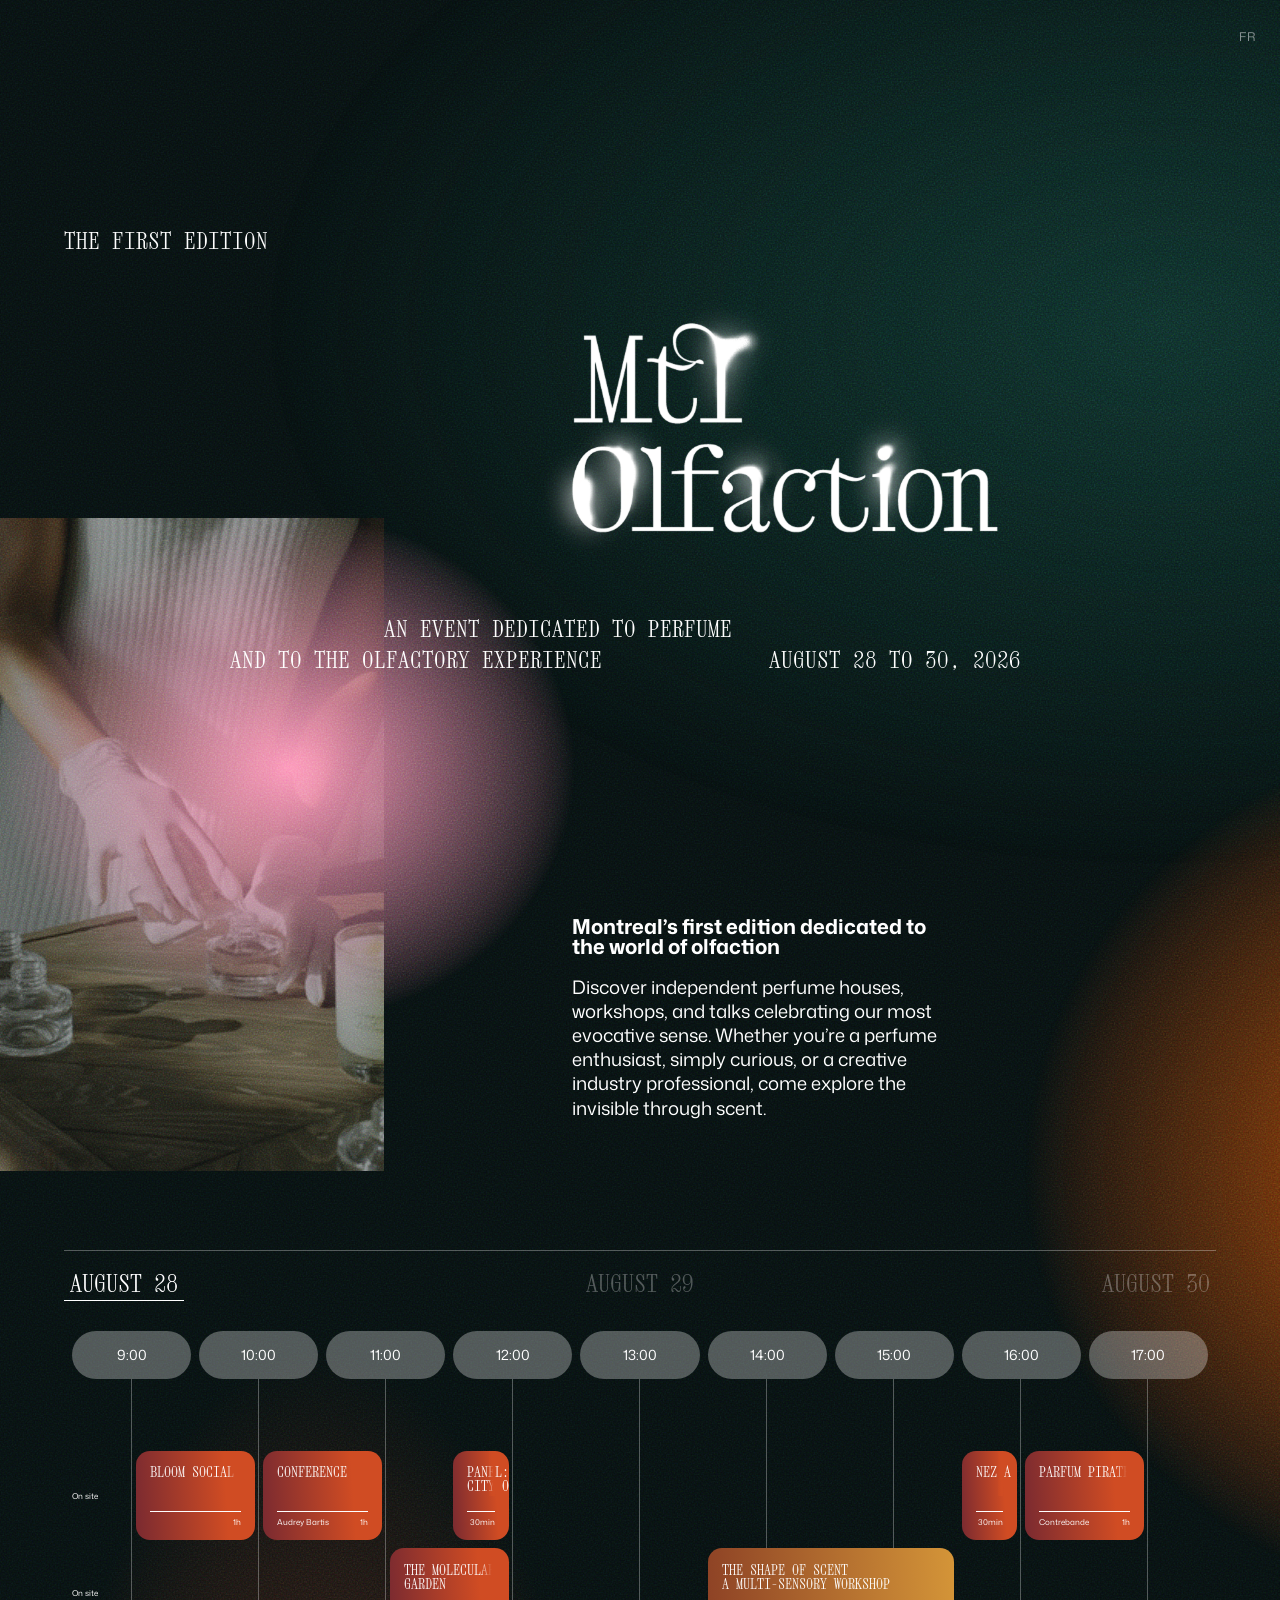
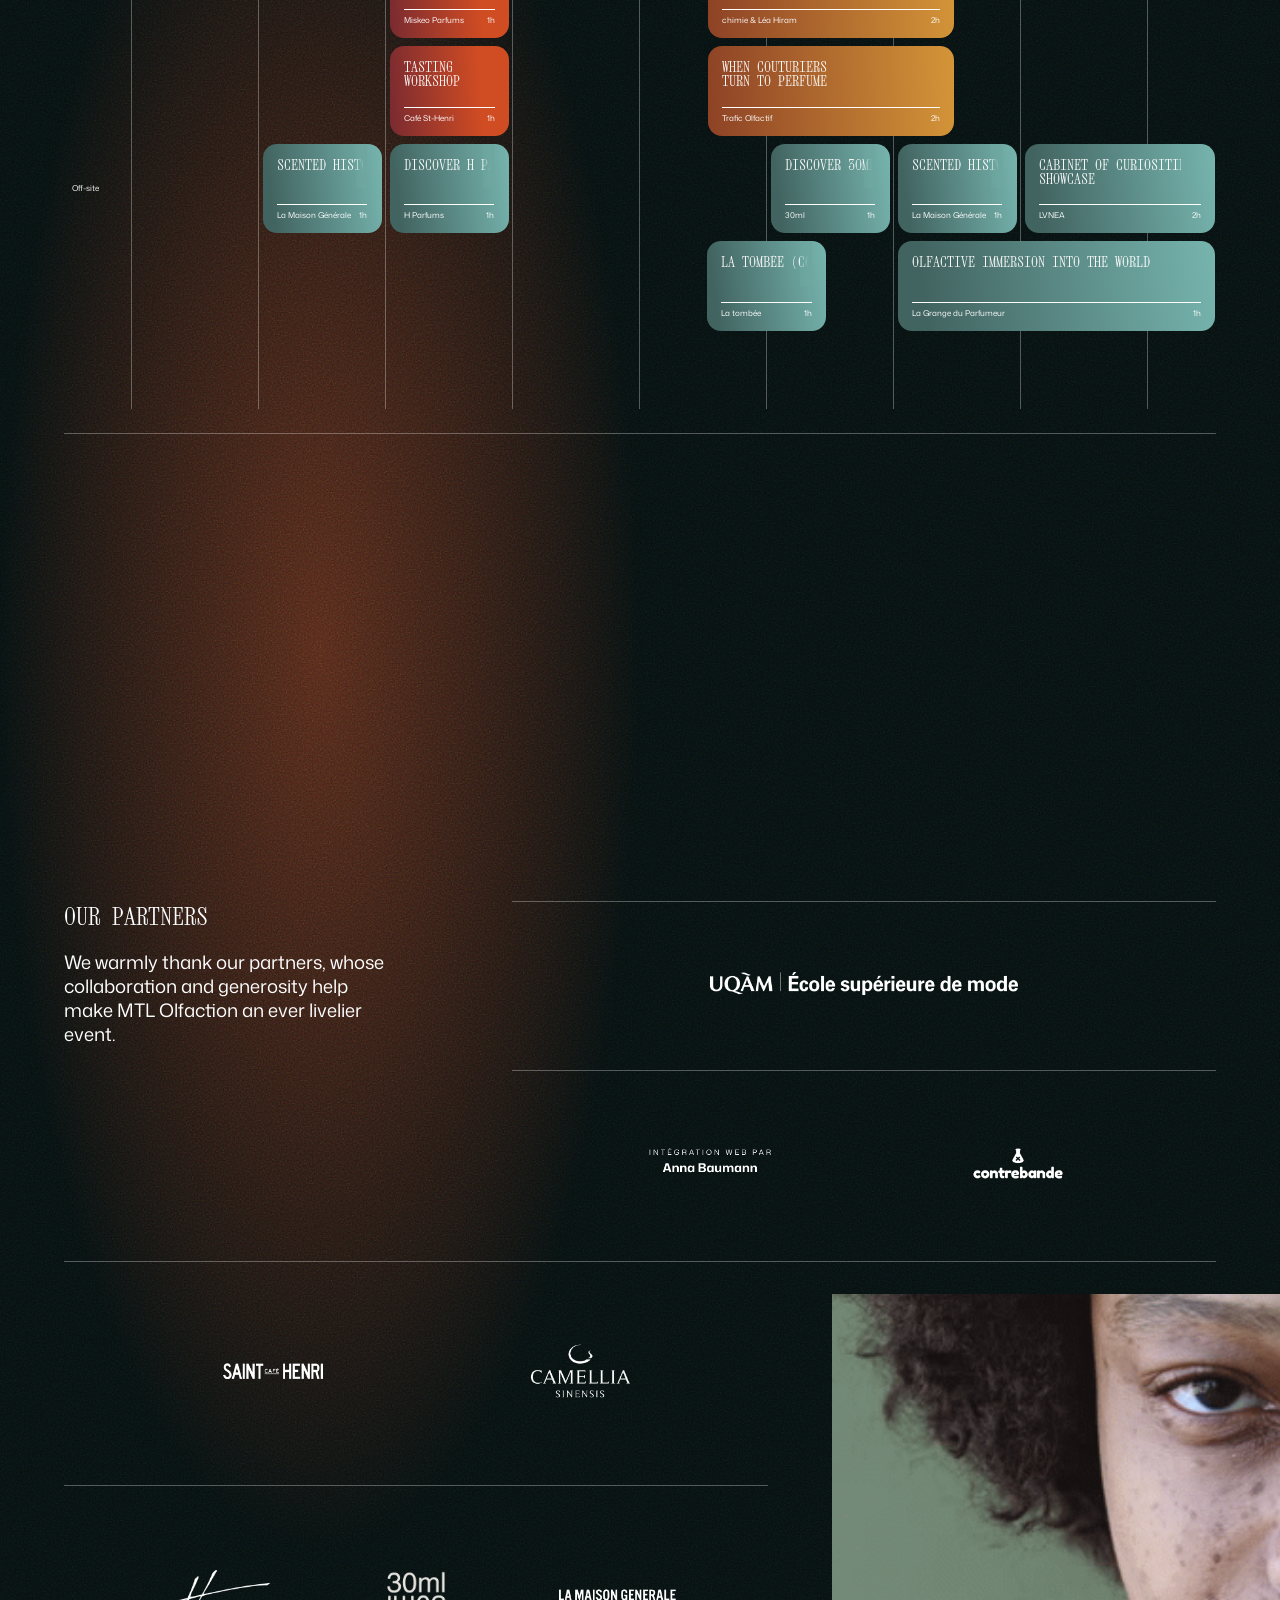
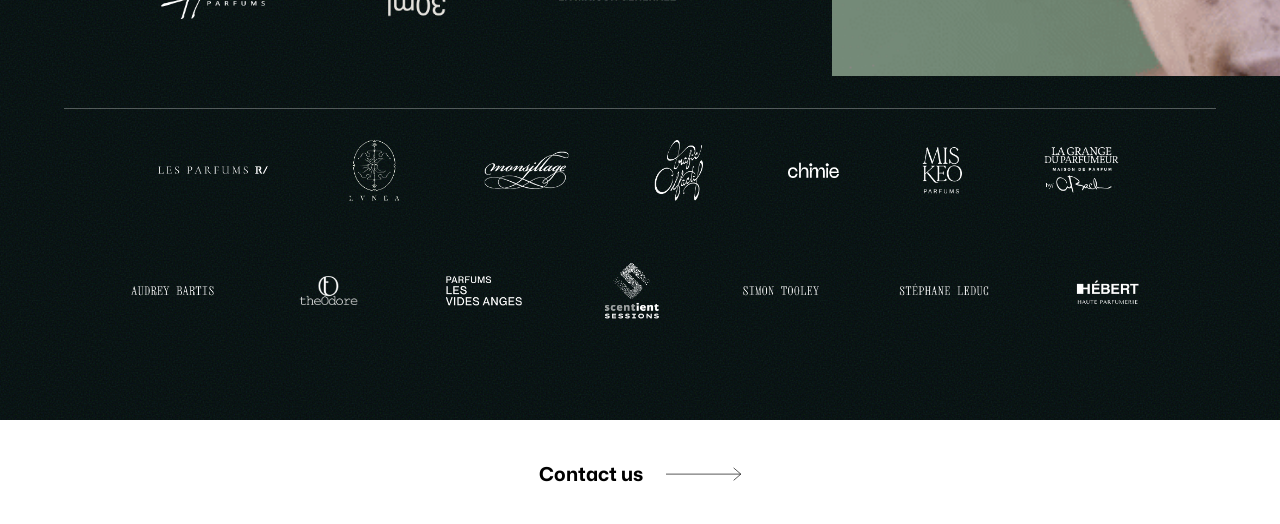
==== commit 6829d0bc: "camellia sinensis link + en" ====
--- a/en/index.html
+++ b/en/index.html
@@ -453,10 +453,10 @@
                             <span class="visually-hidden">Saint-Henri</span>
                             <img src="../assets/img/sponsors/csh-logo.png" alt="">
                         </a>
-                        <!-- <a href="https://sainthenri.ca/" class="sponsors__link" target="_blank">
+                        <a href="https://camellia-sinensis.com/en" class="sponsors__link" target="_blank">
                             <span class="visually-hidden">camellia</span>
-                            <img src="../assets/img/sponsors/camelia-logo.png" alt="">
-                        </a> -->
+                            <img src="../assets/img/sponsors/camellia-logo.png" alt="">
+                        </a>
                     </div>
                     <div class="sponsors__line">
                         <a href="https://hparfums.com/fr" class="sponsors__link" target="_blank">
--- a/assets/style/calendar.css
+++ b/assets/style/calendar.css
@@ -267,6 +267,9 @@
 .calendar__duration--1:after {
     display: block;
 }
+.calendar__duration--0_5:after {
+    display: block;
+}
 
 .event--a {
     background: linear-gradient(266.13deg, #D04C23 25.28%, #511A37 135.46%);
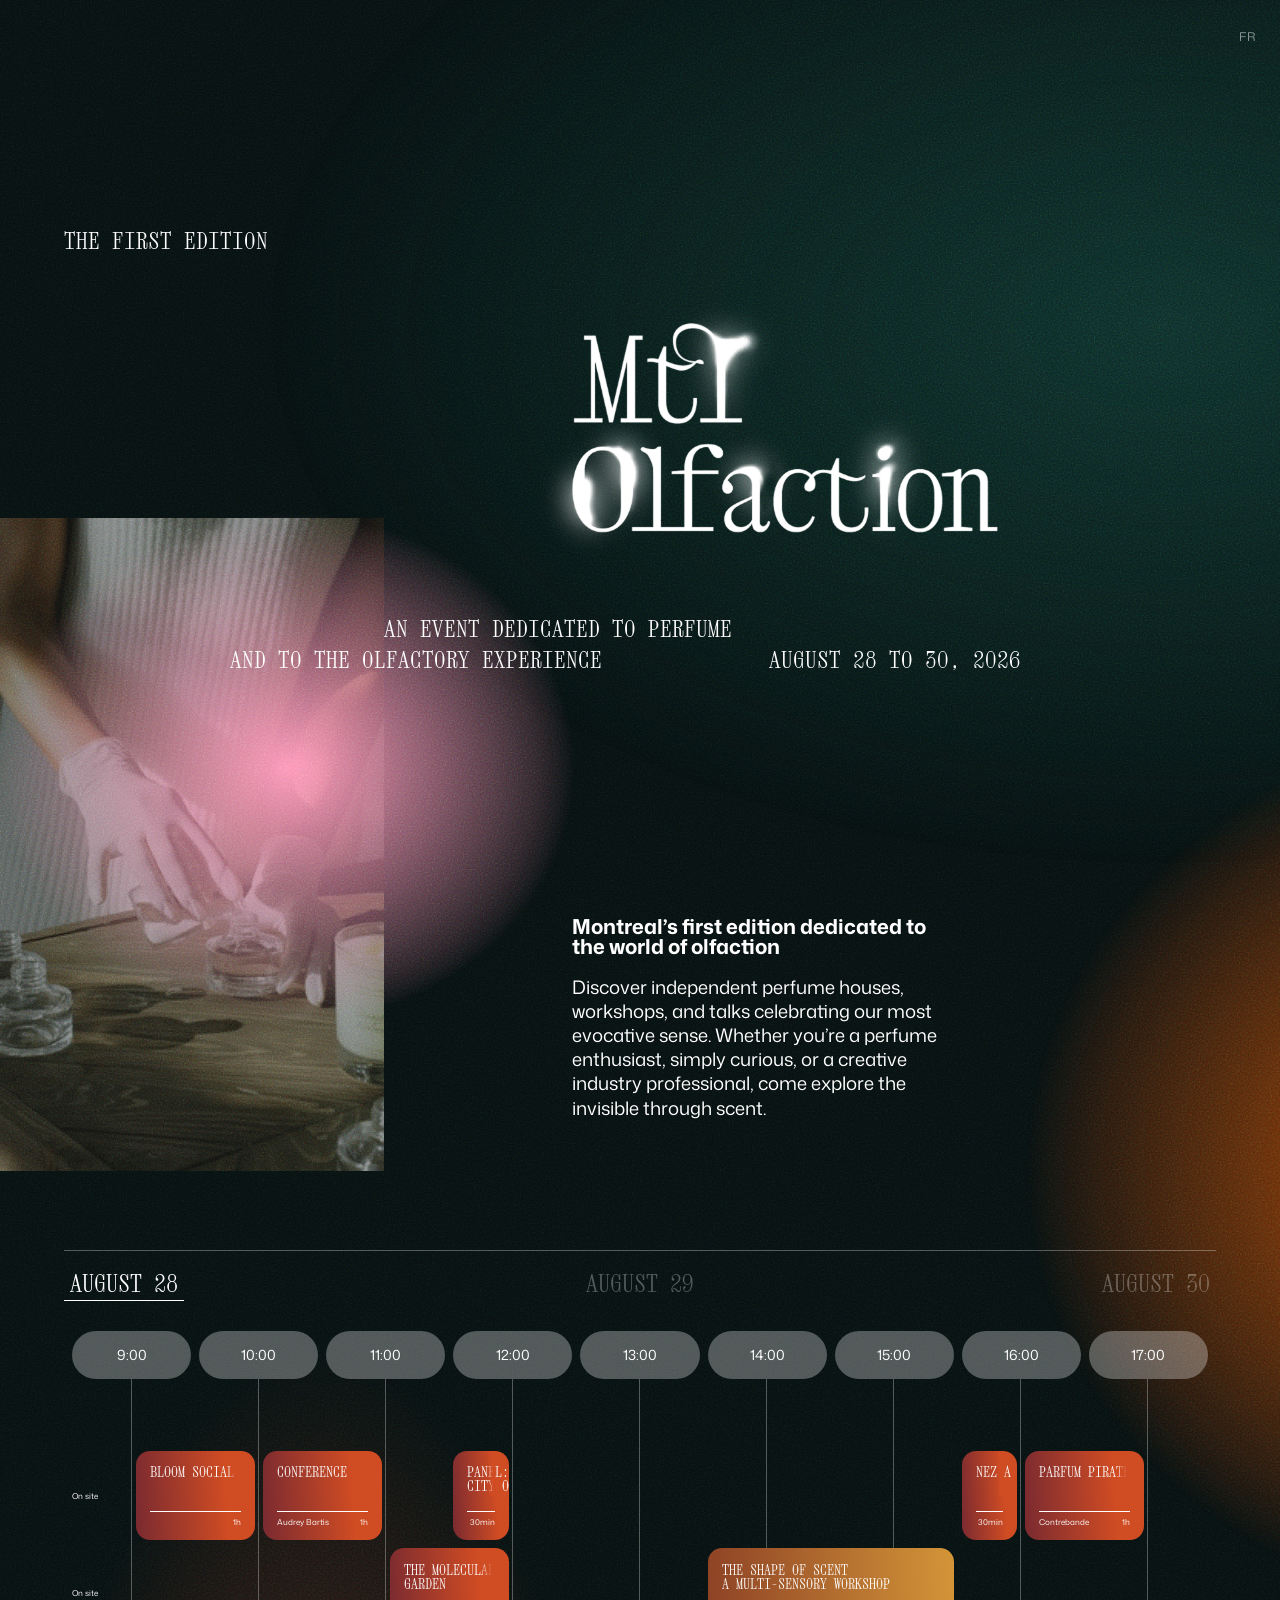
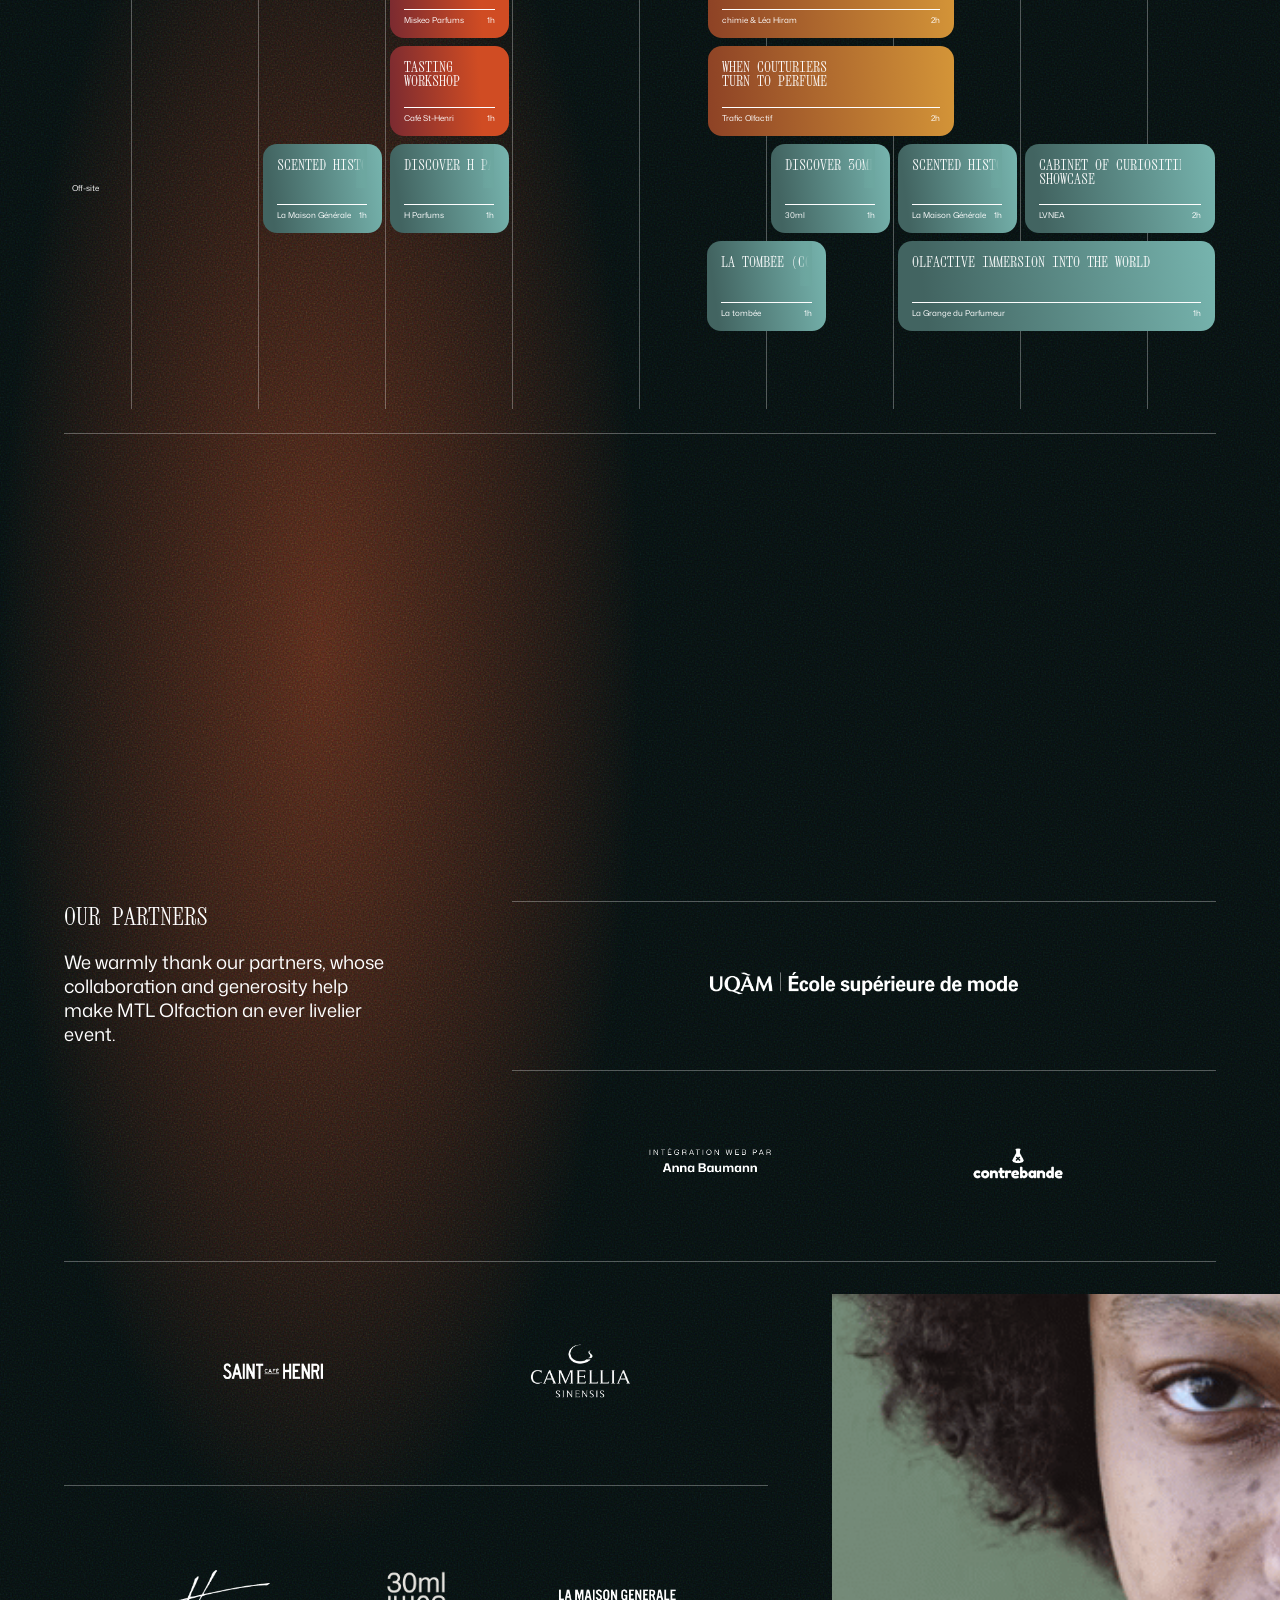
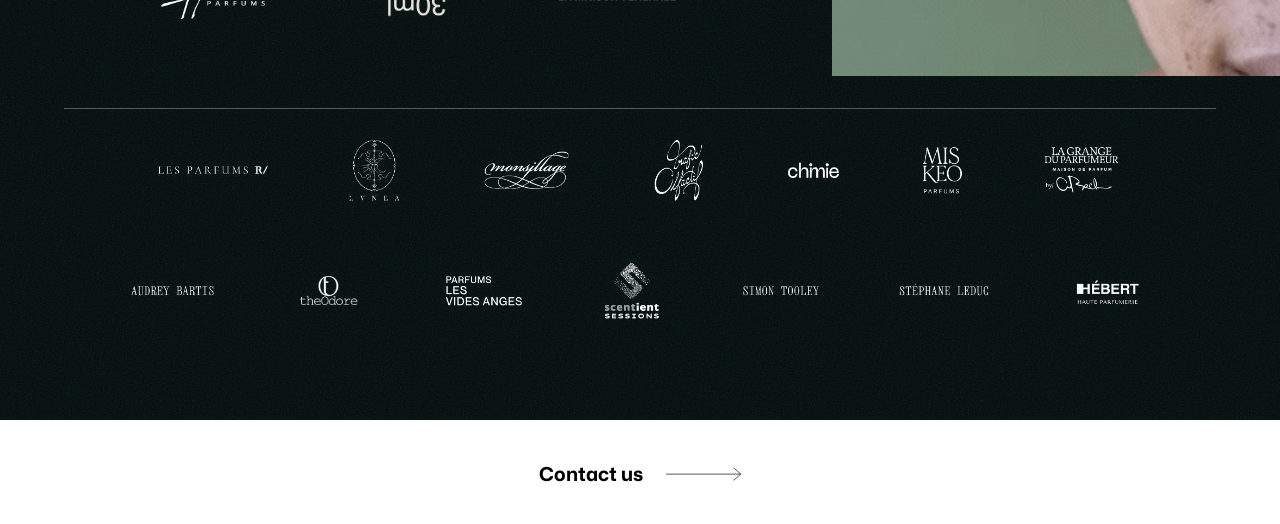
==== commit 4df04804: "addd atelier camelia + debug" ====
--- a/en/index.html
+++ b/en/index.html
@@ -389,6 +389,15 @@
                                     <div class="event__duration">1h</div>
                                 </div>
                             </a>
+                            <a href="https://www.eventbrite.com/e/atelier-de-degustation-de-thes-anime-par-camellia-sinensis-tickets-1994914777802?aff=oddtdtcreator" target="_blank" class="calendar__event event event--c calendar__event--start-10 calendar__duration--1">
+                                <div class="event__title">
+                                    Tea Tasting Workshop
+                                </div>
+                                <div class="event__footer">
+                                    <div class="event__organizer">Camellia Sinensis</div>
+                                    <div class="event__duration">1h</div>
+                                </div>
+                            </a>
                             <a href=" https://www.eventbrite.ca/e/1993886075927?aff=oddtdtcreator" target="_blank" class="calendar__event event event--c calendar__event--start-13_5 calendar__duration--3">
                                 <div class="event__title">
                                     Visit to the Monsillage workshop
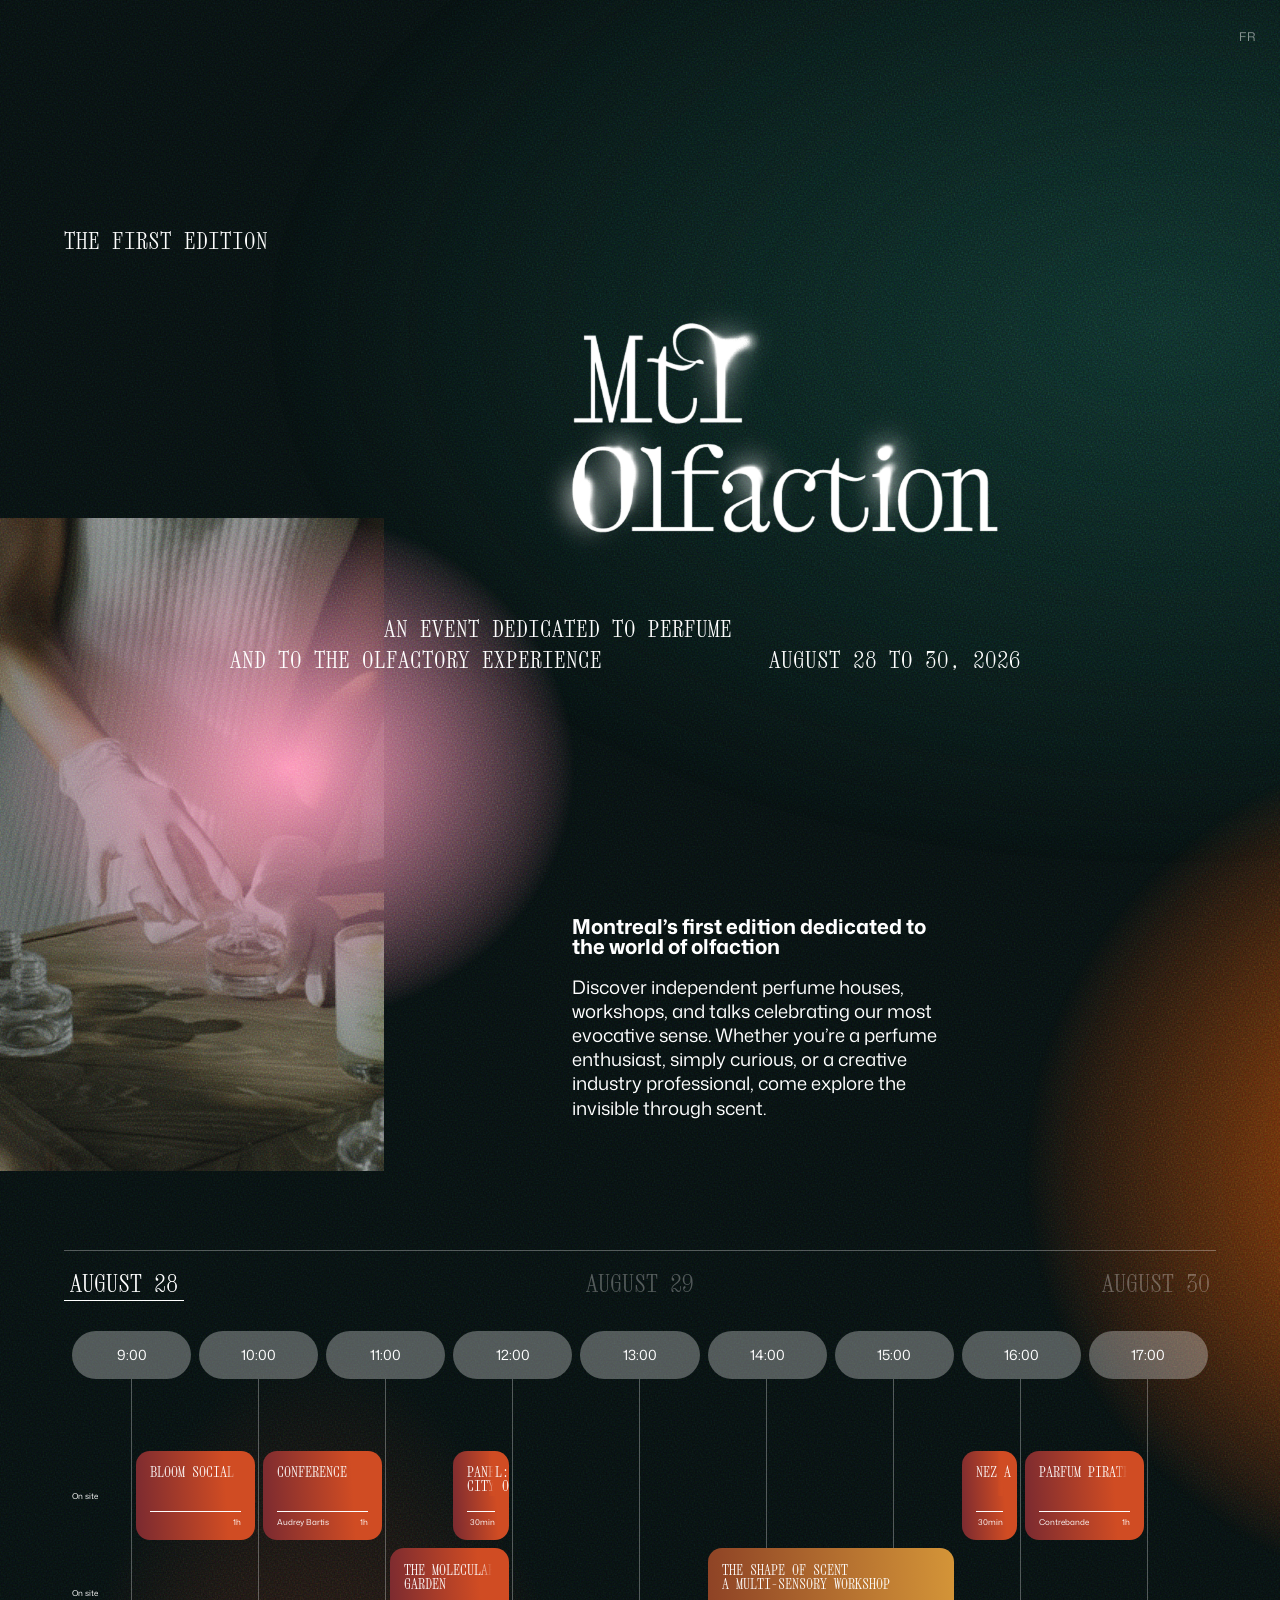
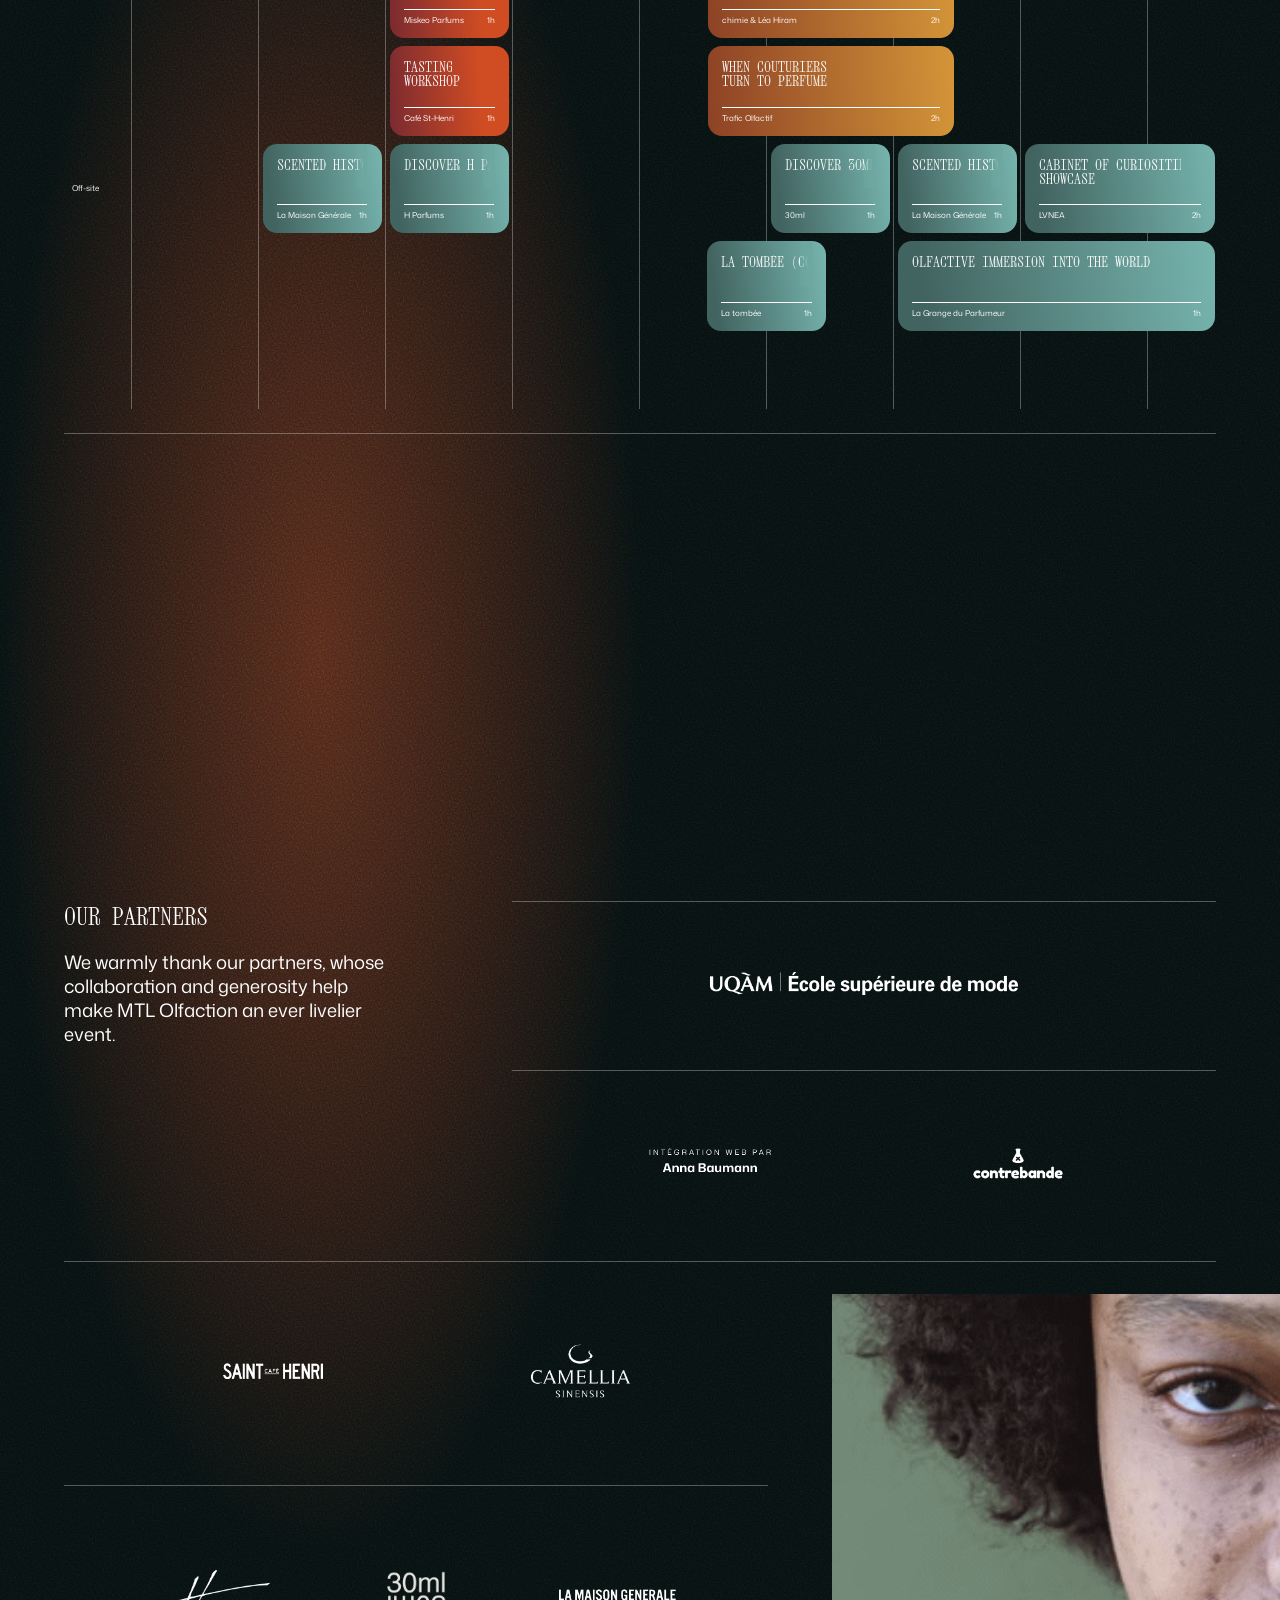
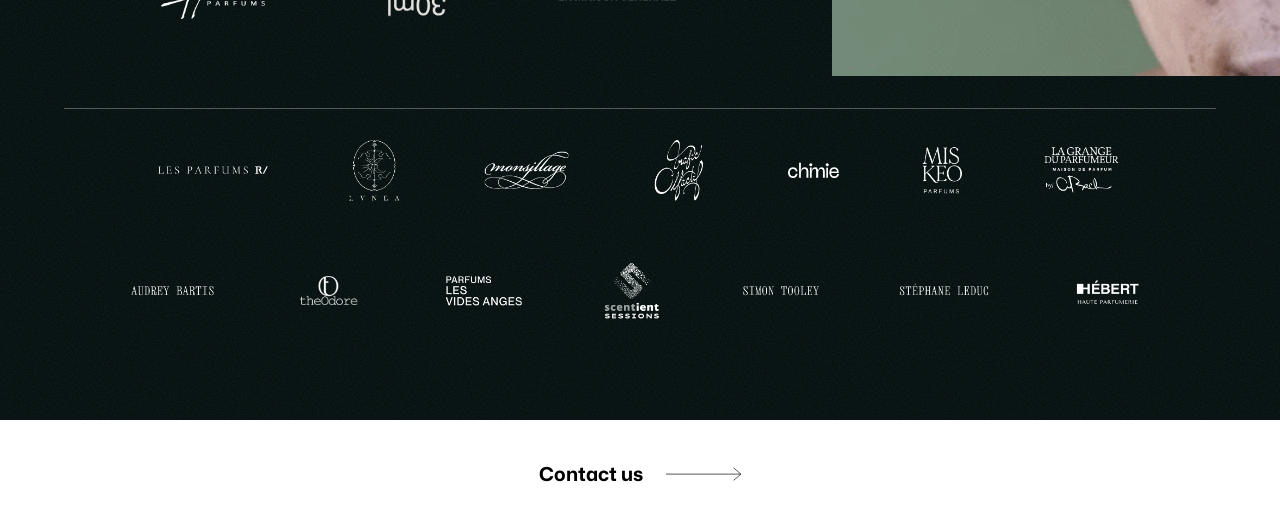
==== commit 49d9afb1: "addd atelier camelia + debug" ====
--- a/en/index.html
+++ b/en/index.html
@@ -389,15 +389,7 @@
                                     <div class="event__duration">1h</div>
                                 </div>
                             </a>
-                            <a href="https://www.eventbrite.com/e/atelier-de-degustation-de-thes-anime-par-camellia-sinensis-tickets-1994914777802?aff=oddtdtcreator" target="_blank" class="calendar__event event event--c calendar__event--start-10 calendar__duration--1">
-                                <div class="event__title">
-                                    Tea Tasting Workshop
-                                </div>
-                                <div class="event__footer">
-                                    <div class="event__organizer">Camellia Sinensis</div>
-                                    <div class="event__duration">1h</div>
-                                </div>
-                            </a>
+
                             <a href=" https://www.eventbrite.ca/e/1993886075927?aff=oddtdtcreator" target="_blank" class="calendar__event event event--c calendar__event--start-13_5 calendar__duration--3">
                                 <div class="event__title">
                                     Visit to the Monsillage workshop
@@ -416,7 +408,17 @@
                                     <div class="event__organizer">Bruce Holston</div>
                                     <div class="event__duration">1h</div>
                                 </div>
+                    
                             </a> -->
+                            <a href="https://www.eventbrite.com/e/atelier-de-degustation-de-thes-anime-par-camellia-sinensis-tickets-1994914777802?aff=oddtdtcreator" target="_blank" class="calendar__event event event--c calendar__event--start-10 calendar__duration--1">
+                                <div class="event__title">
+                                    Tea Tasting Workshop
+                                </div>
+                                <div class="event__footer">
+                                    <div class="event__organizer">Camellia Sinensis</div>
+                                    <div class="event__duration">1h</div>
+                                </div>
+                            </a>
                             <a href="https://www.eventbrite.ca/e/scent-the-subconscious-sense-online-tickets-1993732247823" target="_blank" class="calendar__event event event--c calendar__event--start-16 calendar__duration--1">
                                 <div class="event__title">
                                     Online <br> Subconscious scents
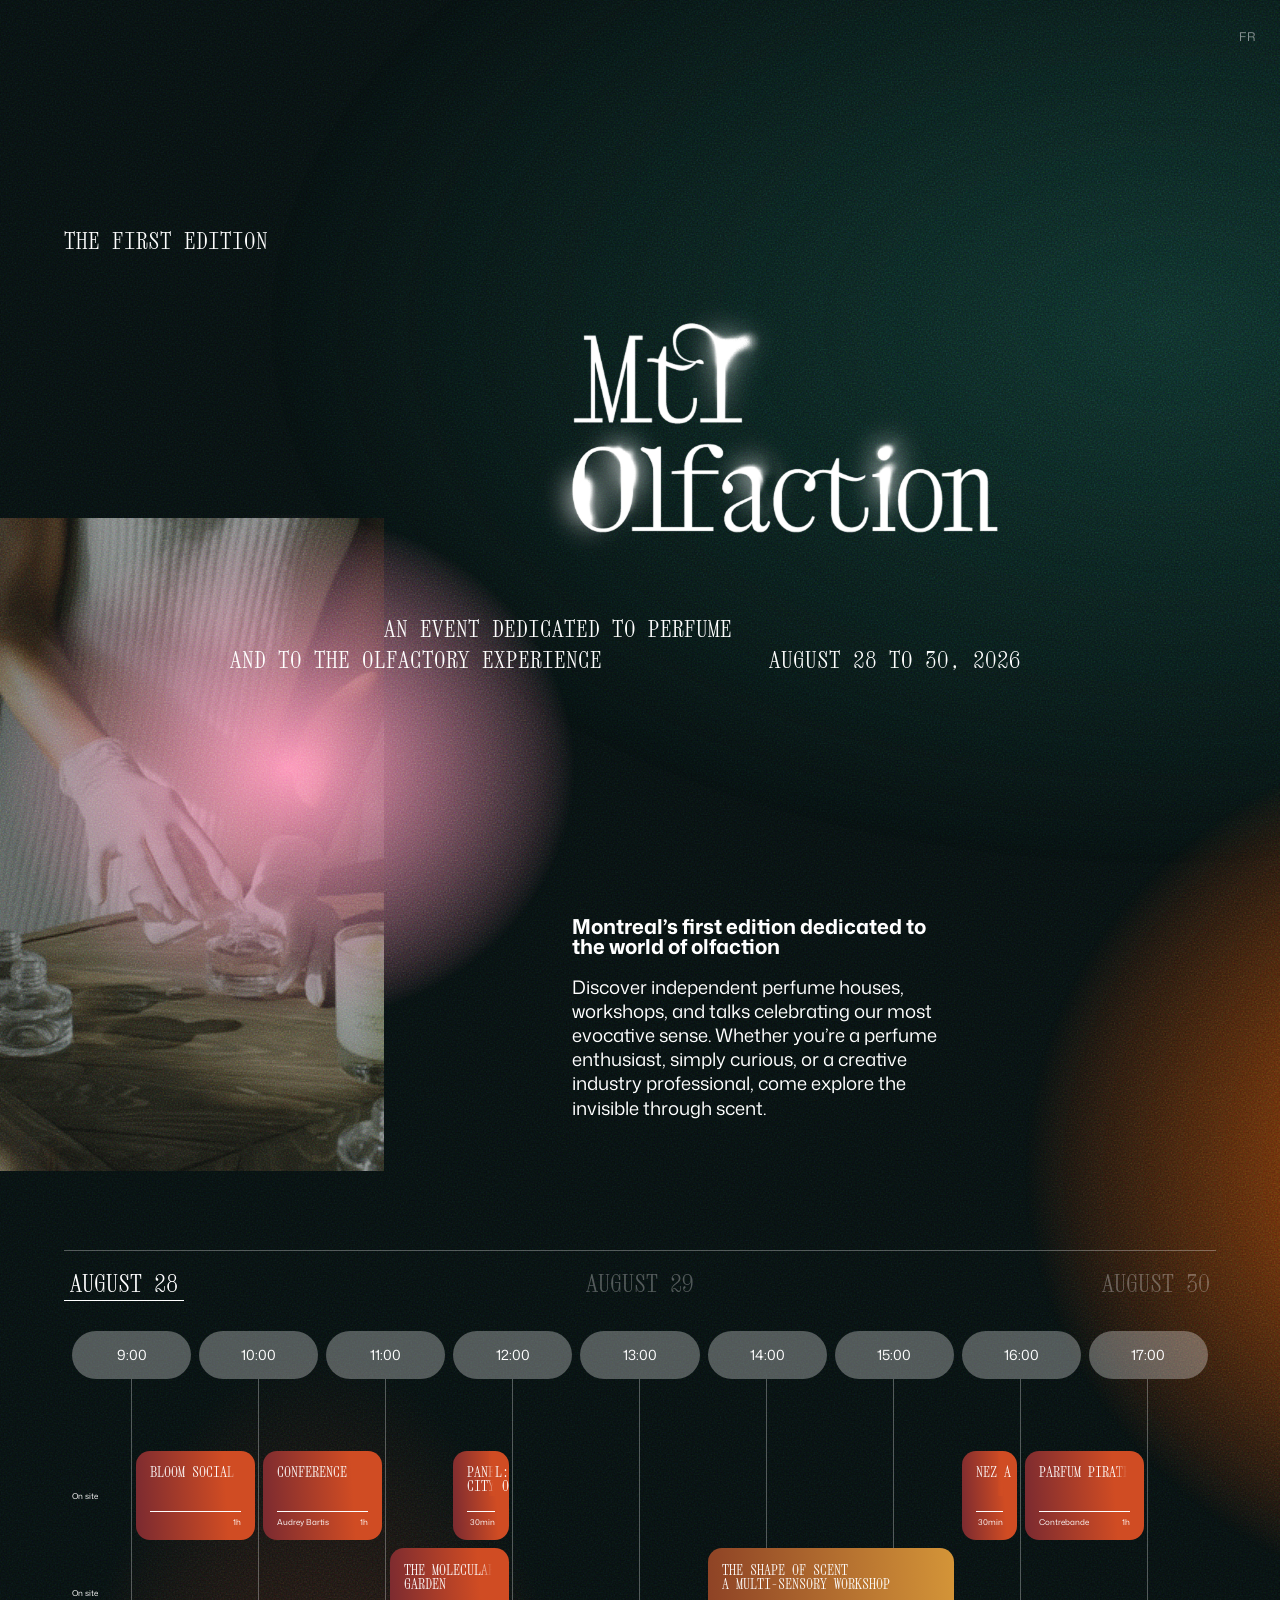
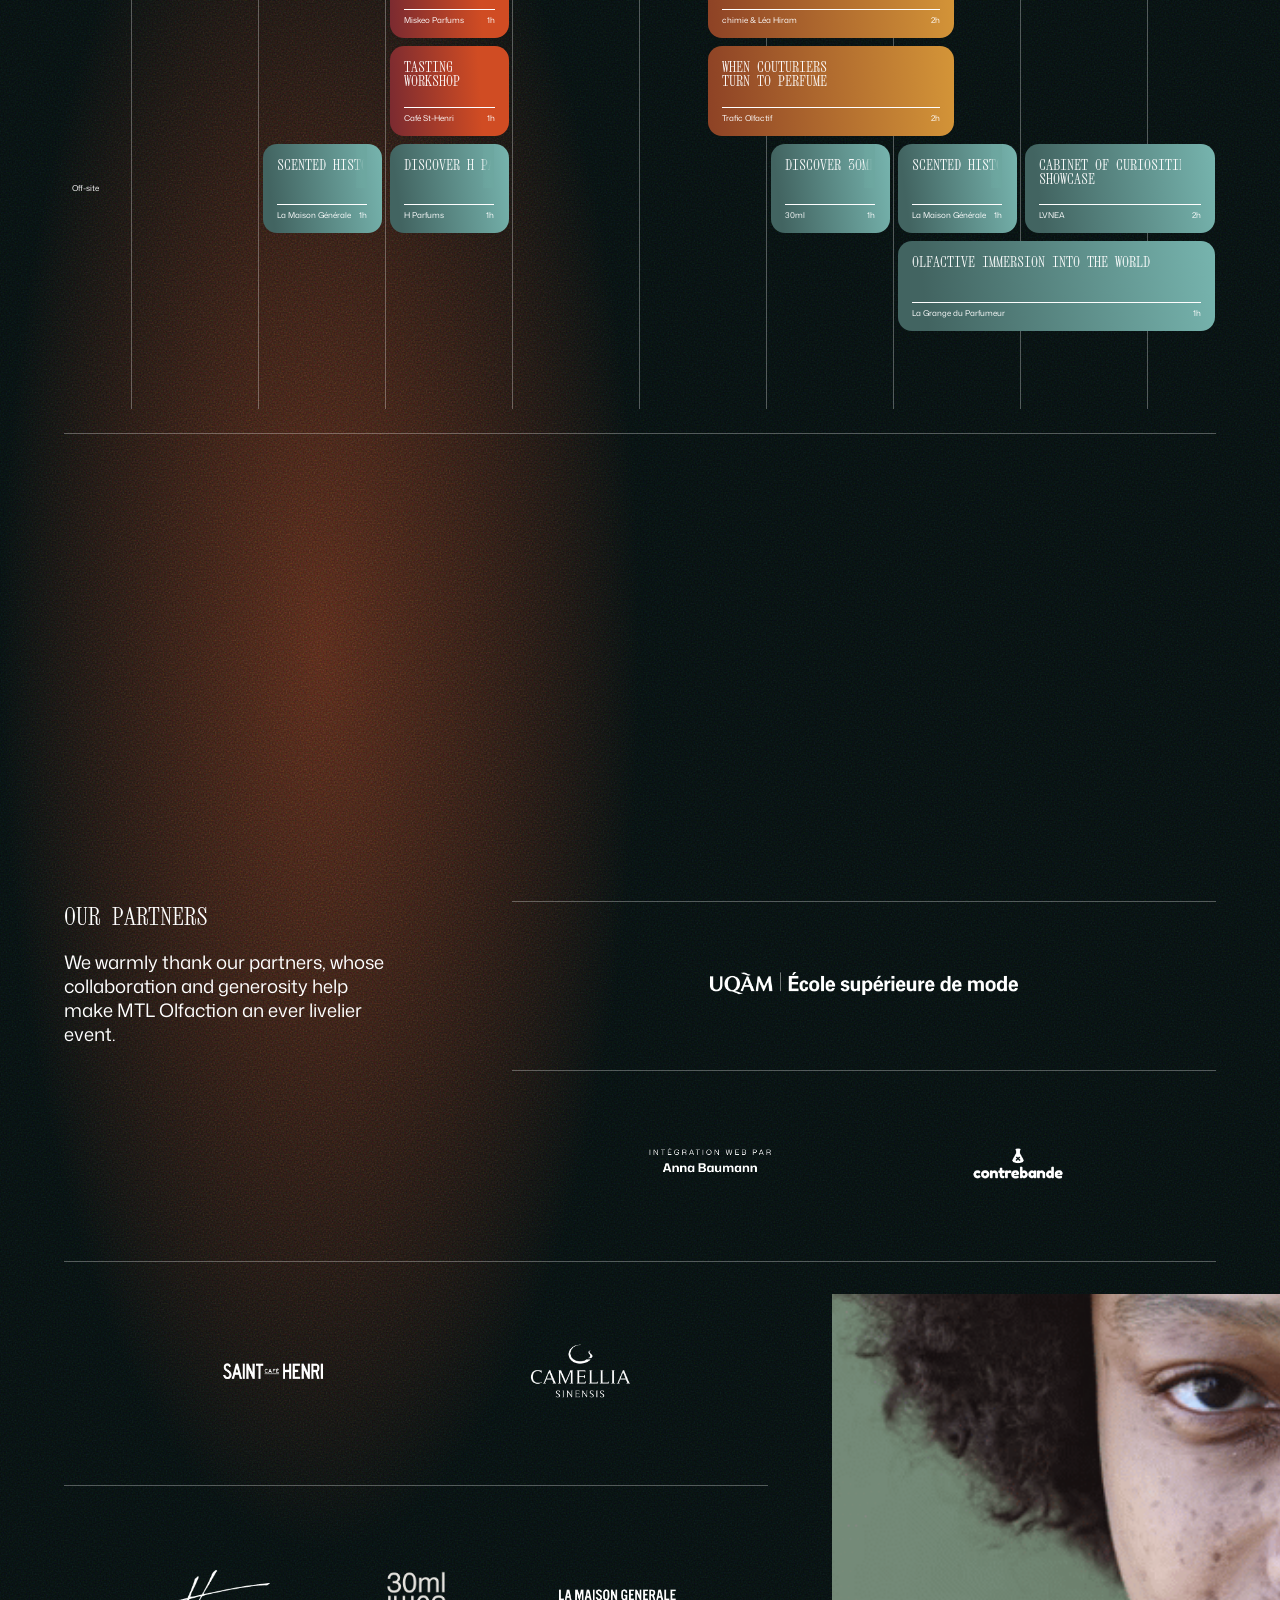
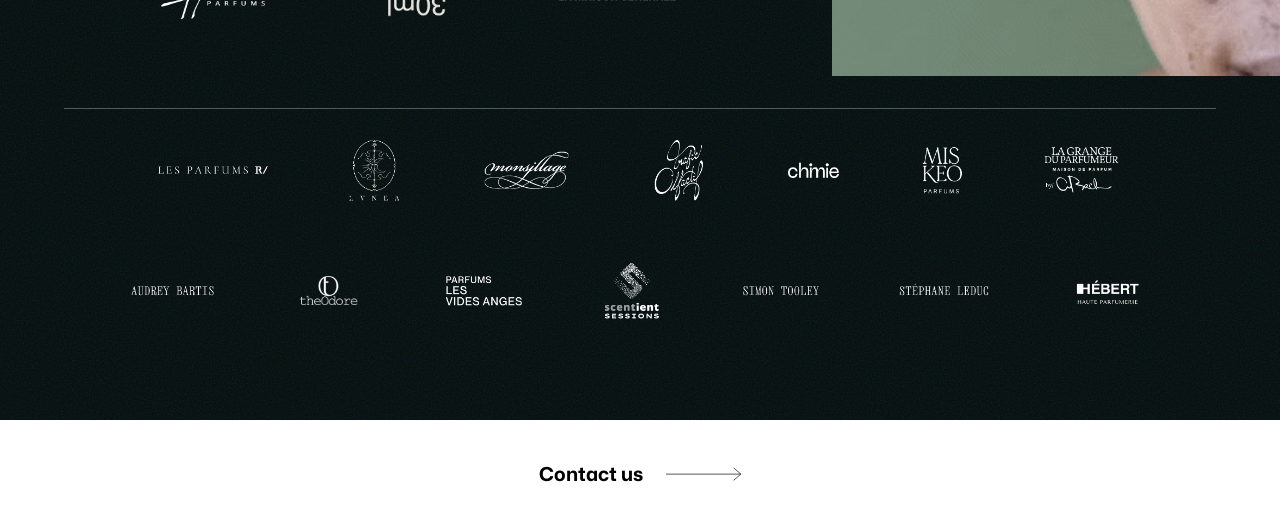
==== commit 5aa107b1: "remove la otmbe an add kanopé" ====
--- a/en/index.html
+++ b/en/index.html
@@ -265,15 +265,6 @@
                                     <div class="event__duration">2h</div>
                                 </div>
                             </a>
-                            <a href="#" target="_blank" class="calendar__event event event--c calendar__event--start-13_5 calendar__duration--1">
-                                <div class="event__title">
-                                    La tombée (coming soon)
-                                </div>
-                                <div class="event__footer">
-                                    <div class="event__organizer">La tombée</div>
-                                    <div class="event__duration">1h</div>
-                                </div>
-                            </a>
                             <a href="https://alexandrabach.com/products/mtl-olfaction" target="_blank" class="calendar__event event event--c calendar__event--start-15 calendar__duration--3">
                                 <div class="event__title">
                                     Olfactive immersion into the world of a Haute Parfumerie House
@@ -354,7 +345,15 @@
                                     <div class="event__duration">30min</div>
                                 </div>
                             </a>
-
+                            <a href="https://www.eventbrite.com/e/sens-dessus-dessous-tickets-1997643786340?aff=oddtdtcreator" target="_blank" class="calendar__event event event--a calendar__event--start-15_5 calendar__duration--1_5">
+                                <div class="event__title">
+                                    Sens dessus dessous
+                                </div>
+                                <div class="event__footer">
+                                    <div class="event__organizer">Kanopé</div>
+                                    <div class="event__duration">1h30</div>
+                                </div>
+                            </a>
 
                         </div>
                         <div class="calendar__timetable-row grid">
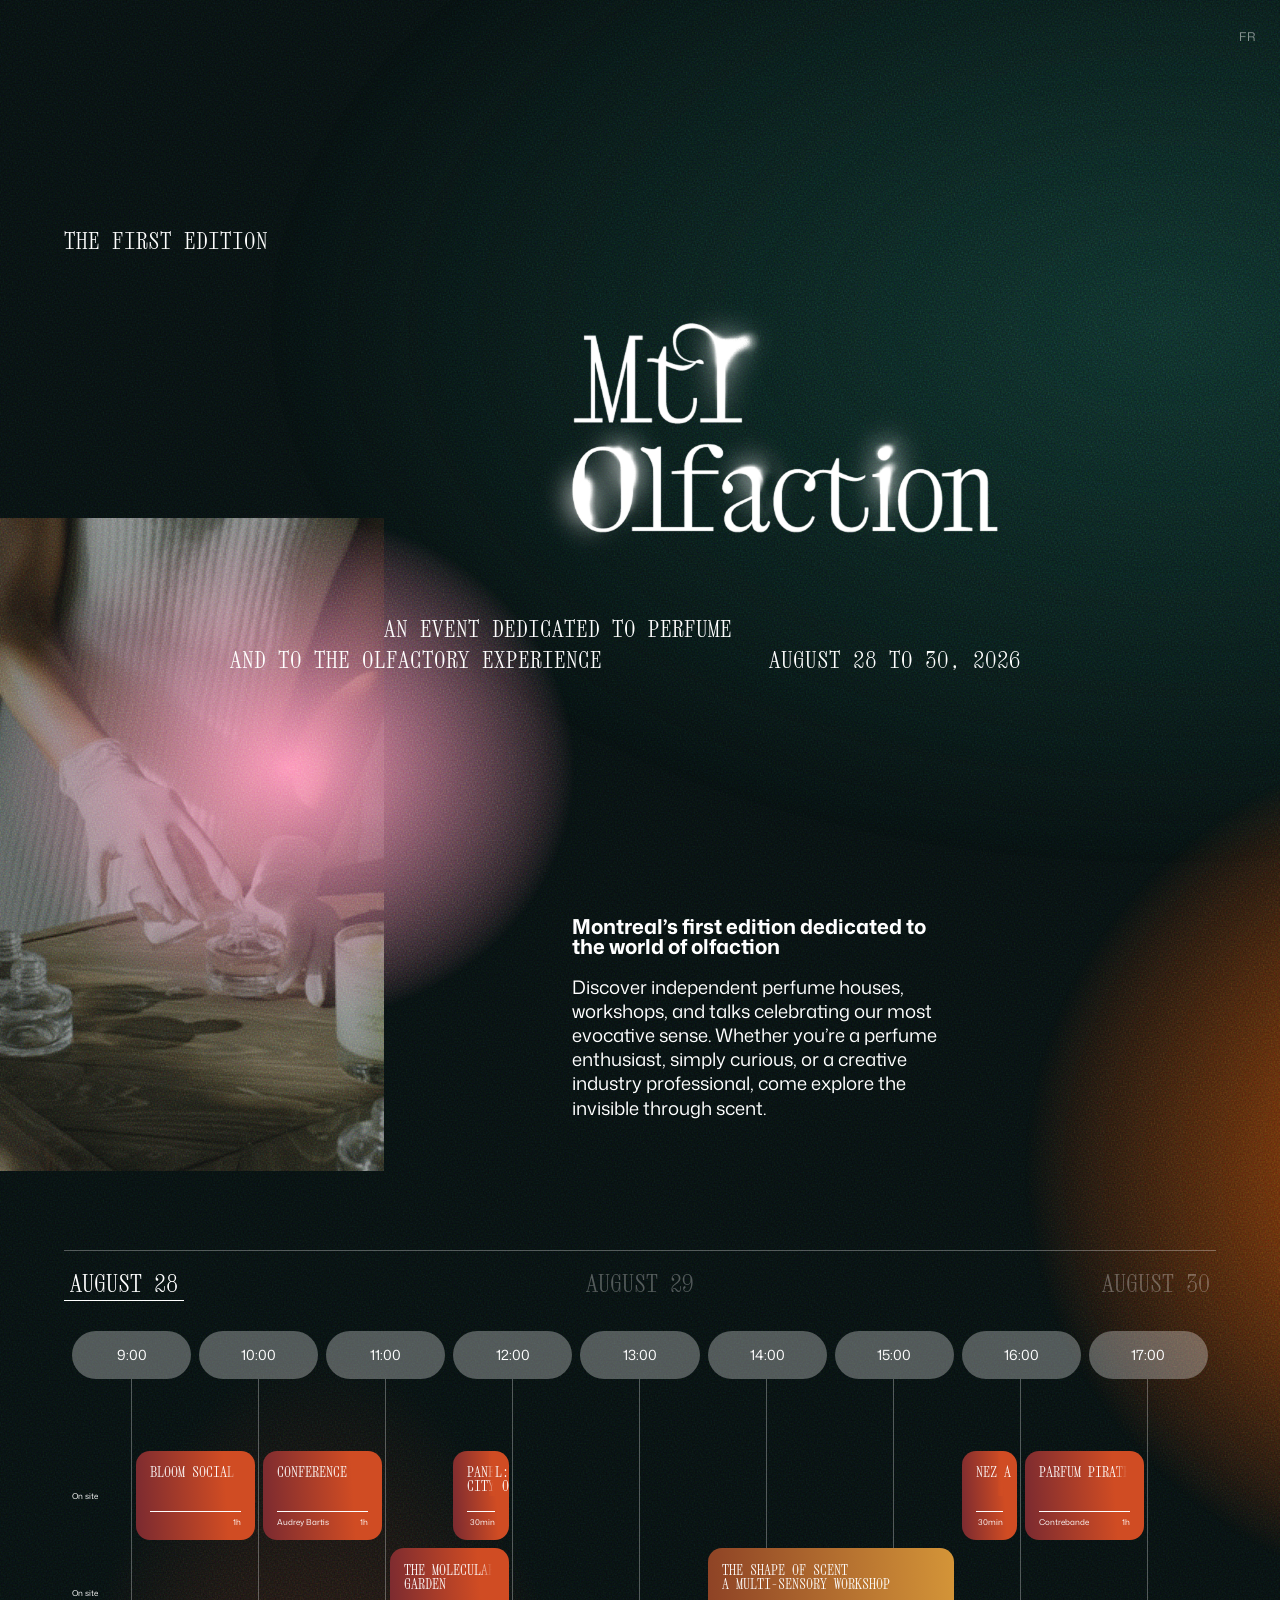
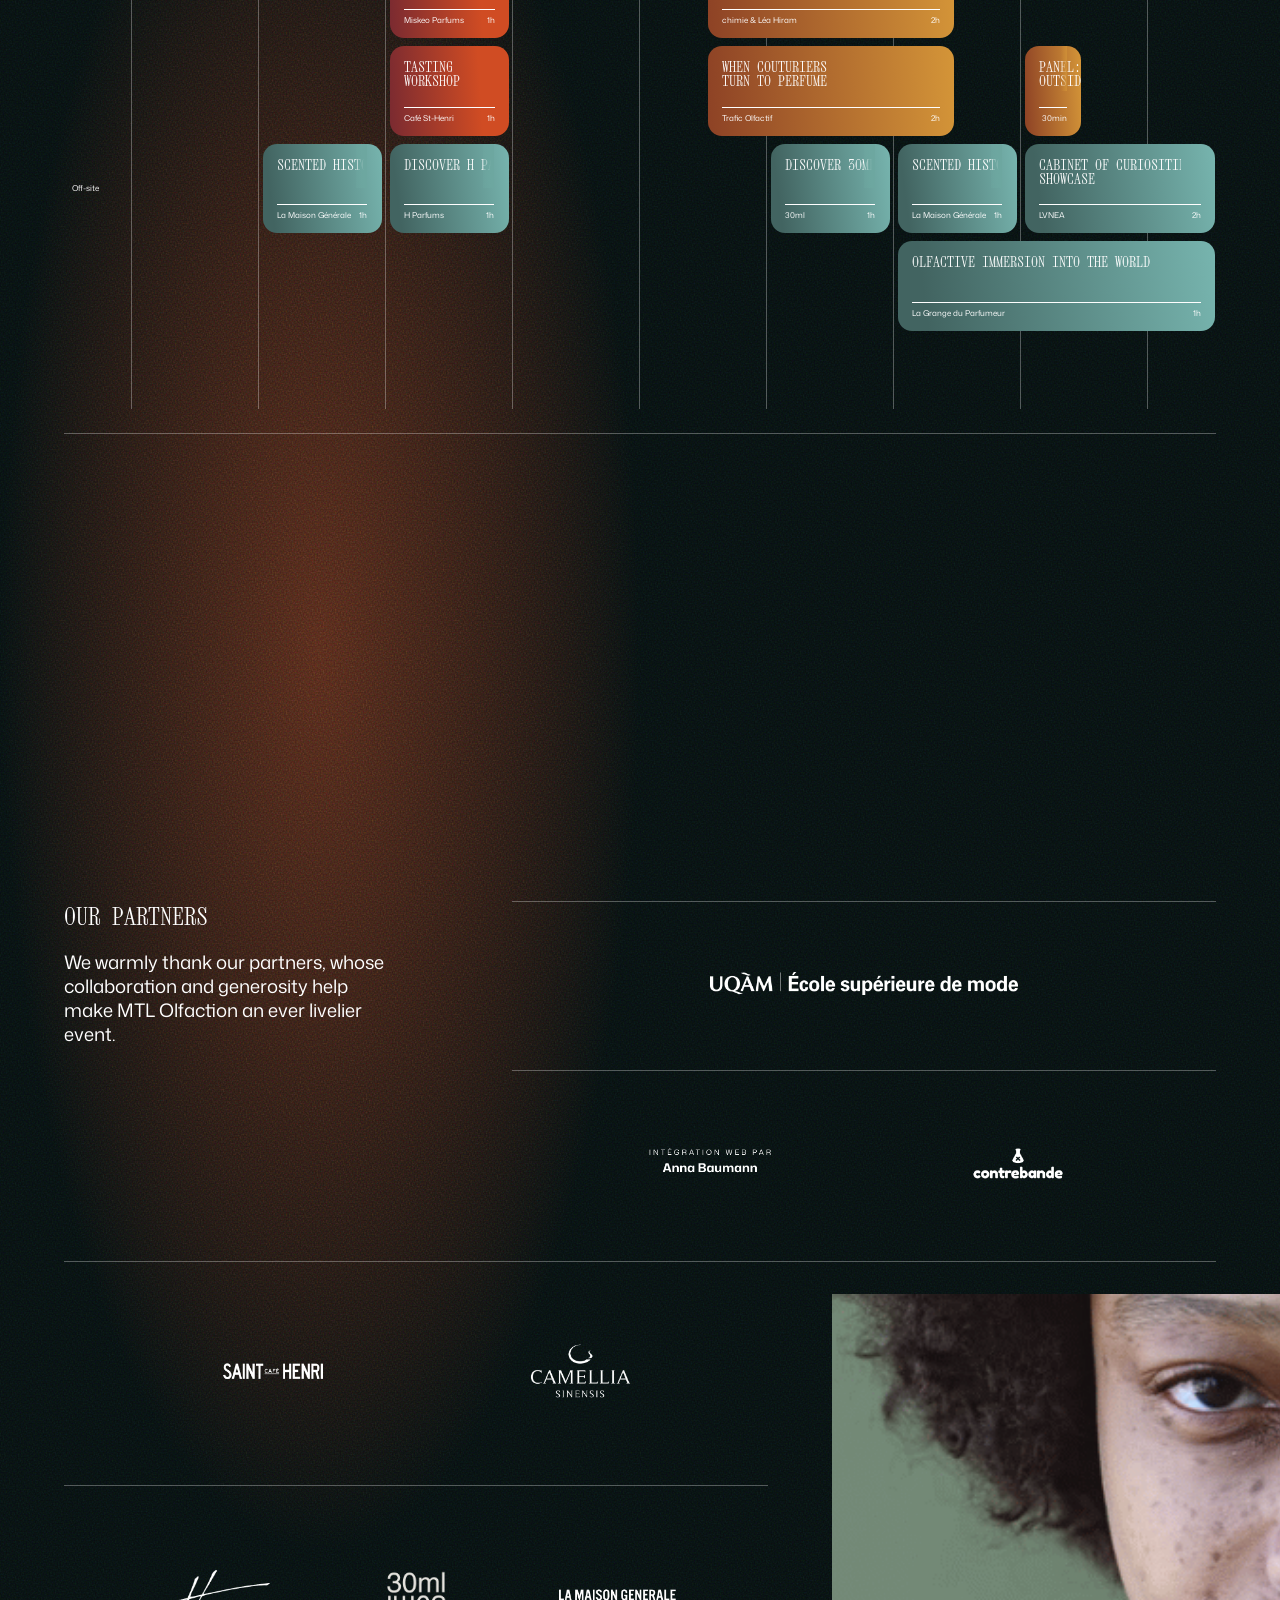
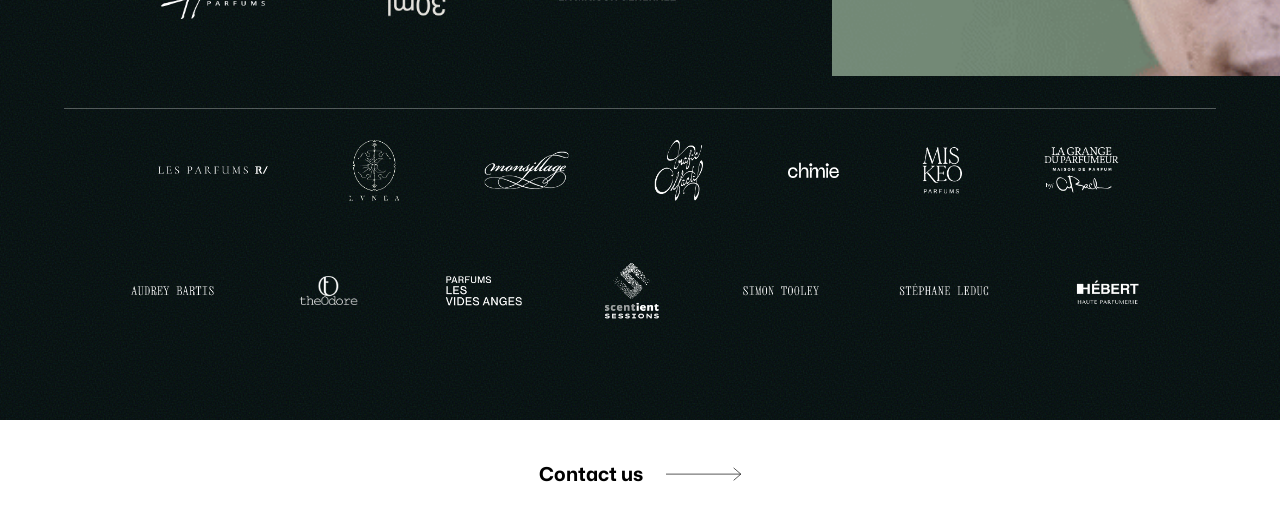
==== commit c76bb5a4: "add last pannel" ====
--- a/en/index.html
+++ b/en/index.html
@@ -216,6 +216,15 @@
                                     <div class="event__duration">2h</div>
                                 </div>
                             </a>
+                            <a href="https://www.eventbrite.ca/e/1993874720964?aff=oddtdtcreator" target="_blank" class="calendar__event event event--b calendar__event--start-16 calendar__duration--0_5">
+                                <div class="event__title">
+                                    Panel: Being a perfumer <br> outside Montreal: 
+                                </div>
+                                <div class="event__footer">
+                                    <div class="event__organizer"></div>
+                                    <div class="event__duration">30min</div>
+                                </div>
+                            </a>
                         </div>
                         <div class="calendar__timetable-row grid grid--pb">
                             <div class="calendar__place">Off-site</div>
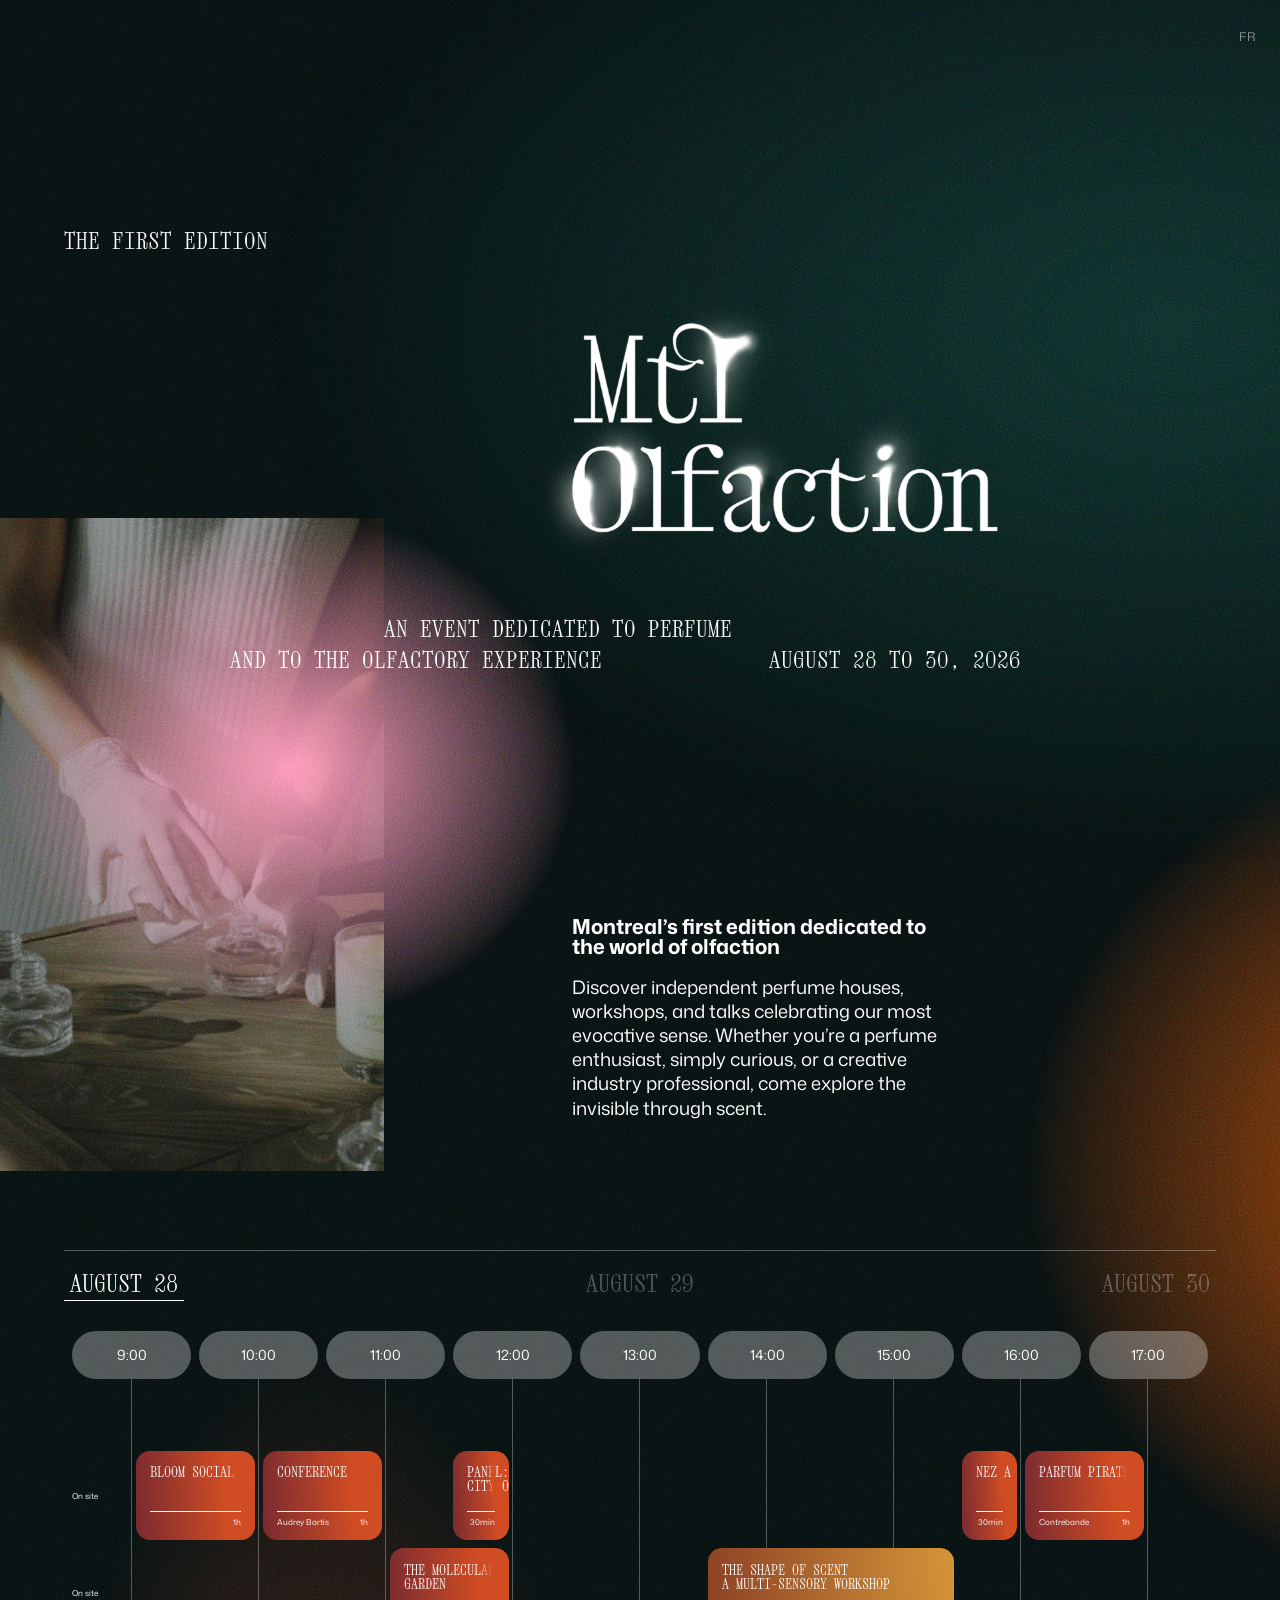
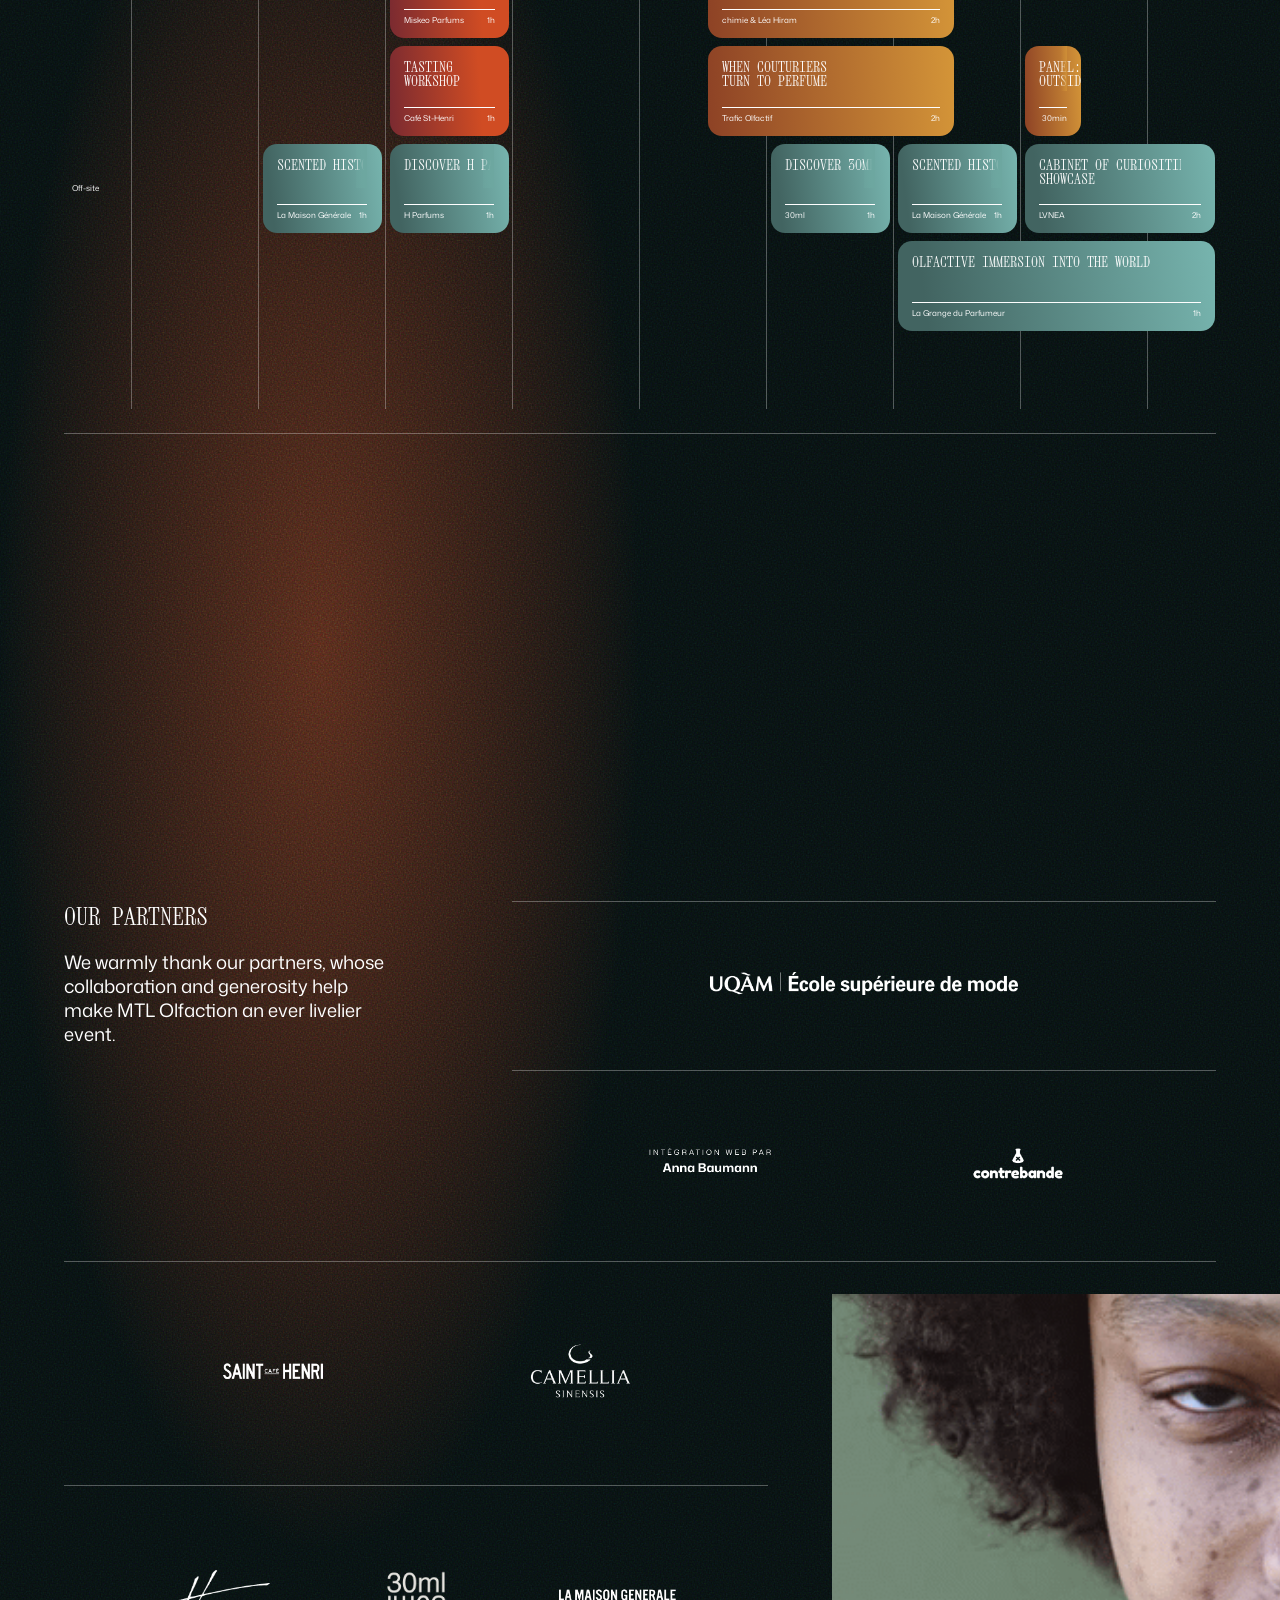
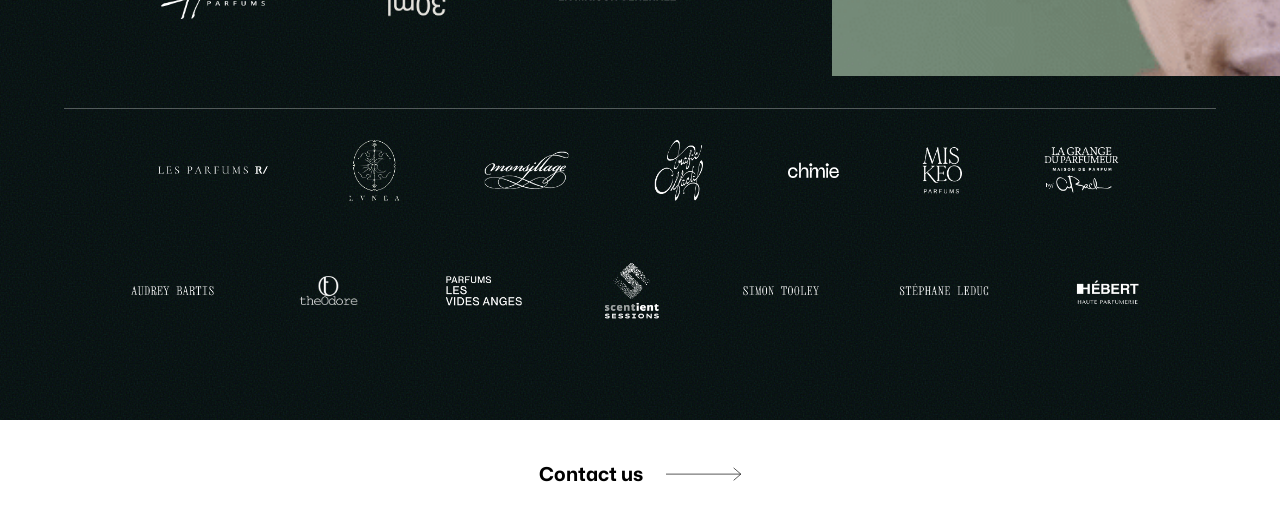
==== commit d91e0107: "reel link for panel" ====
--- a/en/index.html
+++ b/en/index.html
@@ -216,7 +216,7 @@
                                     <div class="event__duration">2h</div>
                                 </div>
                             </a>
-                            <a href="https://www.eventbrite.ca/e/1993874720964?aff=oddtdtcreator" target="_blank" class="calendar__event event event--b calendar__event--start-16 calendar__duration--0_5">
+                            <a href="https://www.eventbrite.com/e/panel-etre-parfumeur-hors-montreal-inspiration-et-realite-tickets-1998400136604?aff=ebdsoporgprofile" target="_blank" class="calendar__event event event--b calendar__event--start-16 calendar__duration--0_5">
                                 <div class="event__title">
                                     Panel: Being a perfumer <br> outside Montreal: 
                                 </div>
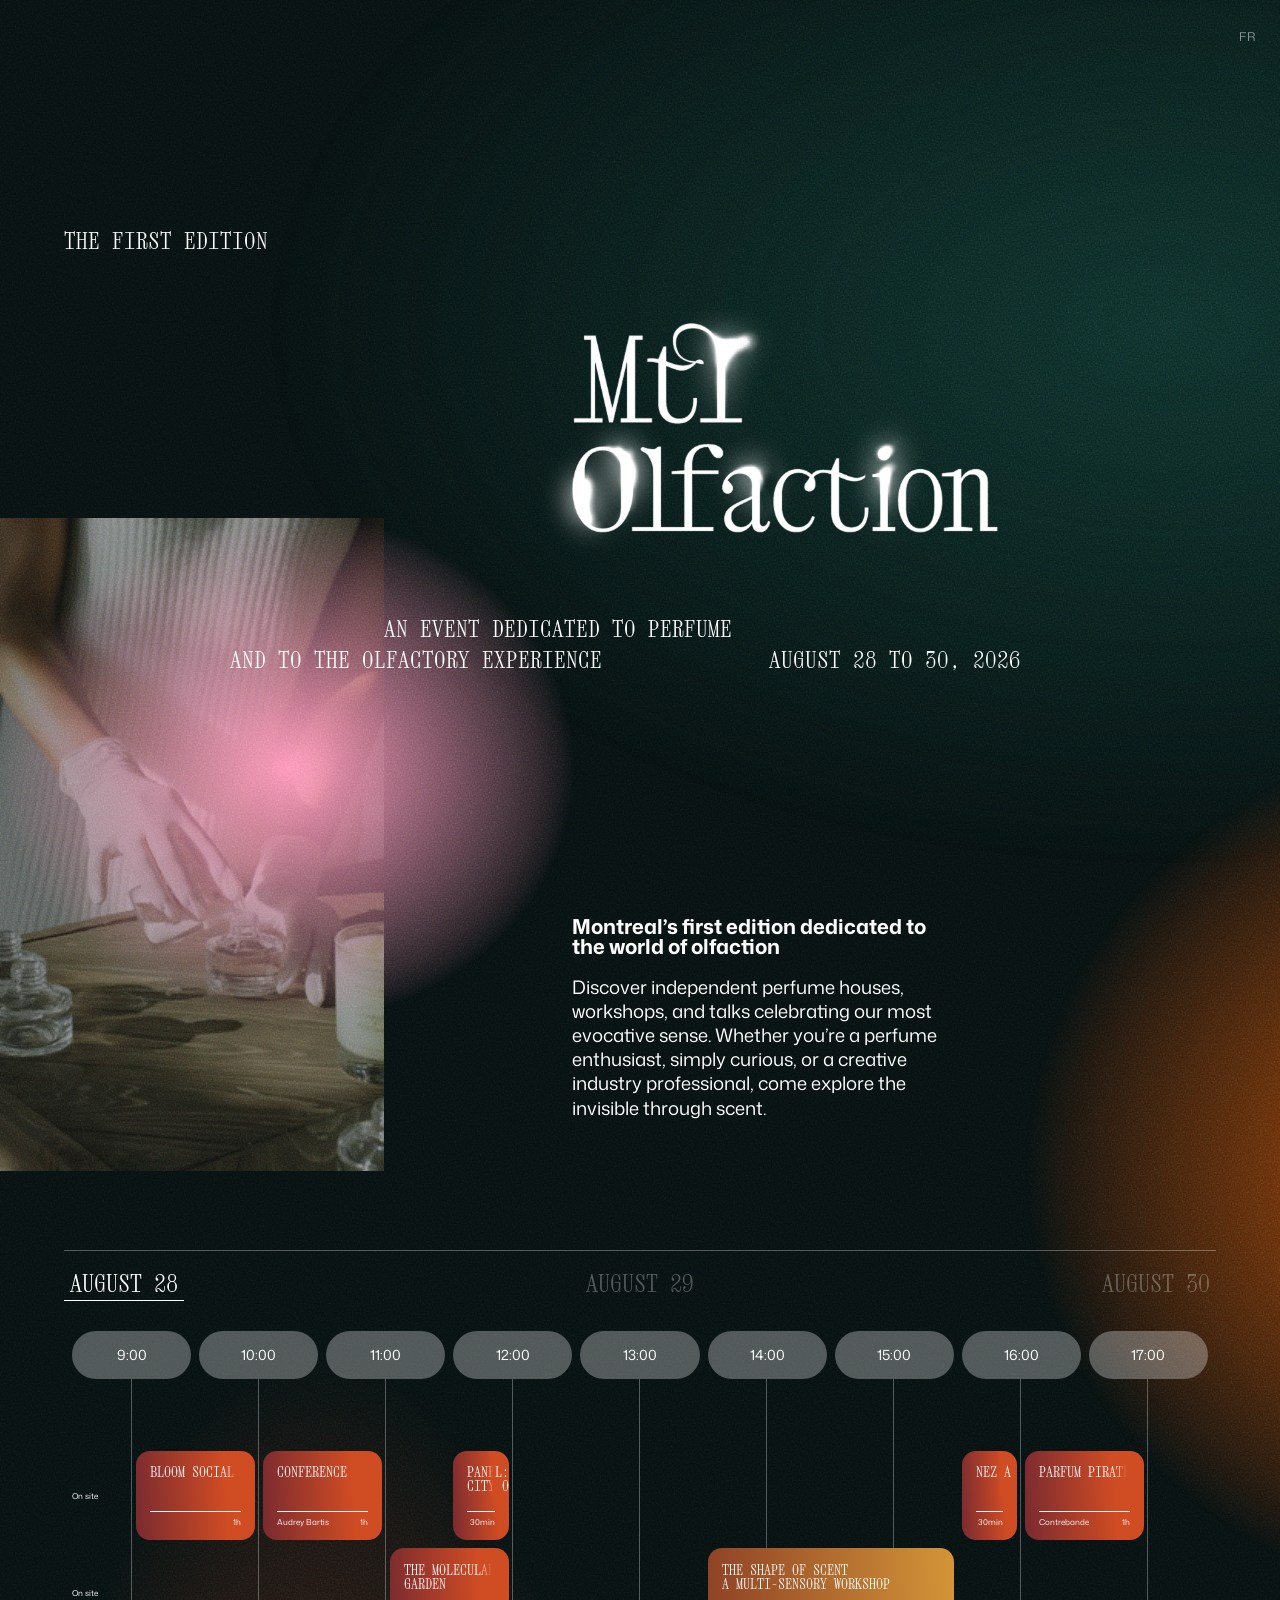
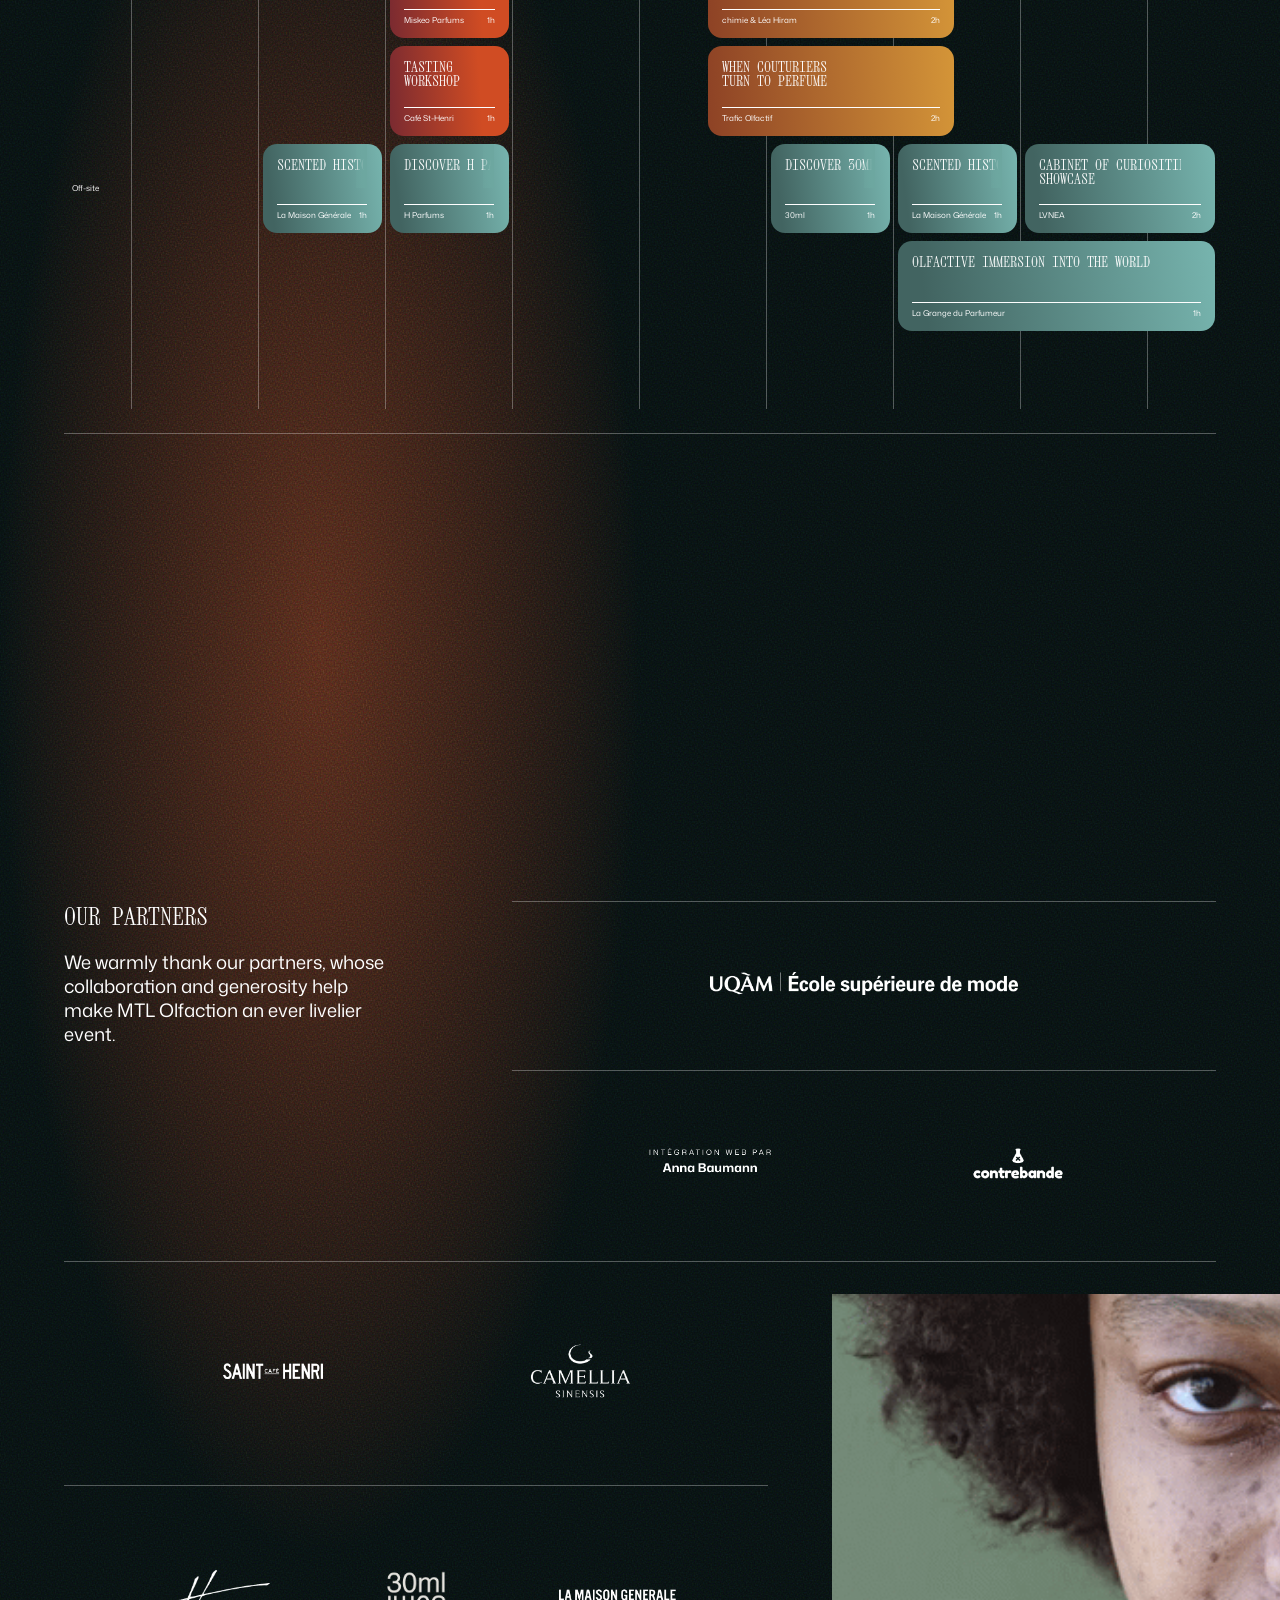
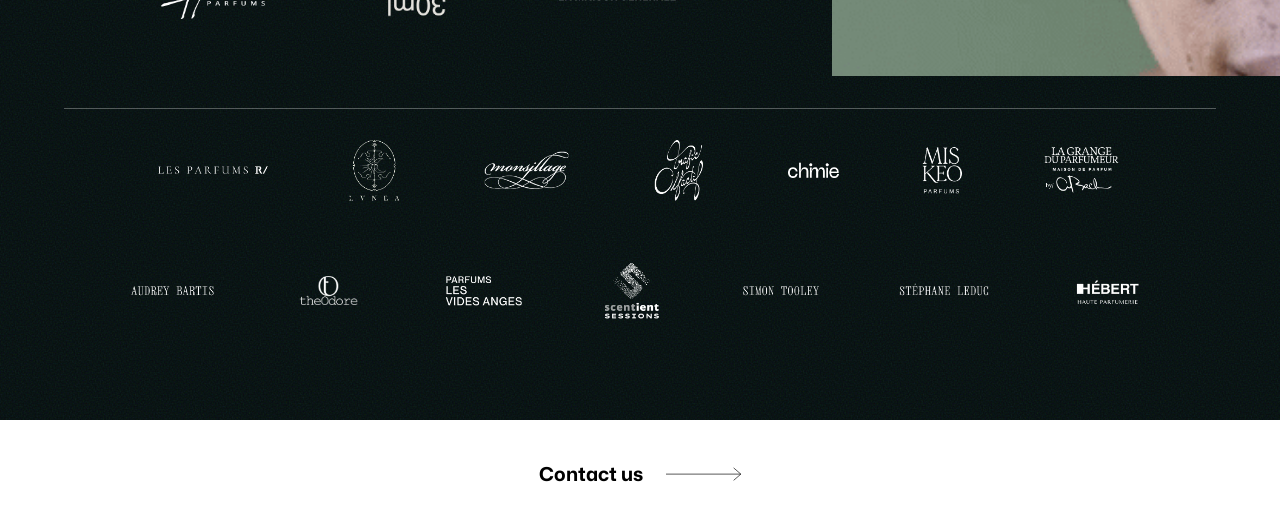
==== commit 1ec7aff1: "remve panel" ====
--- a/en/index.html
+++ b/en/index.html
@@ -216,15 +216,6 @@
                                     <div class="event__duration">2h</div>
                                 </div>
                             </a>
-                            <a href="https://www.eventbrite.com/e/panel-etre-parfumeur-hors-montreal-inspiration-et-realite-tickets-1998400136604?aff=ebdsoporgprofile" target="_blank" class="calendar__event event event--b calendar__event--start-16 calendar__duration--0_5">
-                                <div class="event__title">
-                                    Panel: Being a perfumer <br> outside Montreal: 
-                                </div>
-                                <div class="event__footer">
-                                    <div class="event__organizer"></div>
-                                    <div class="event__duration">30min</div>
-                                </div>
-                            </a>
                         </div>
                         <div class="calendar__timetable-row grid grid--pb">
                             <div class="calendar__place">Off-site</div>
